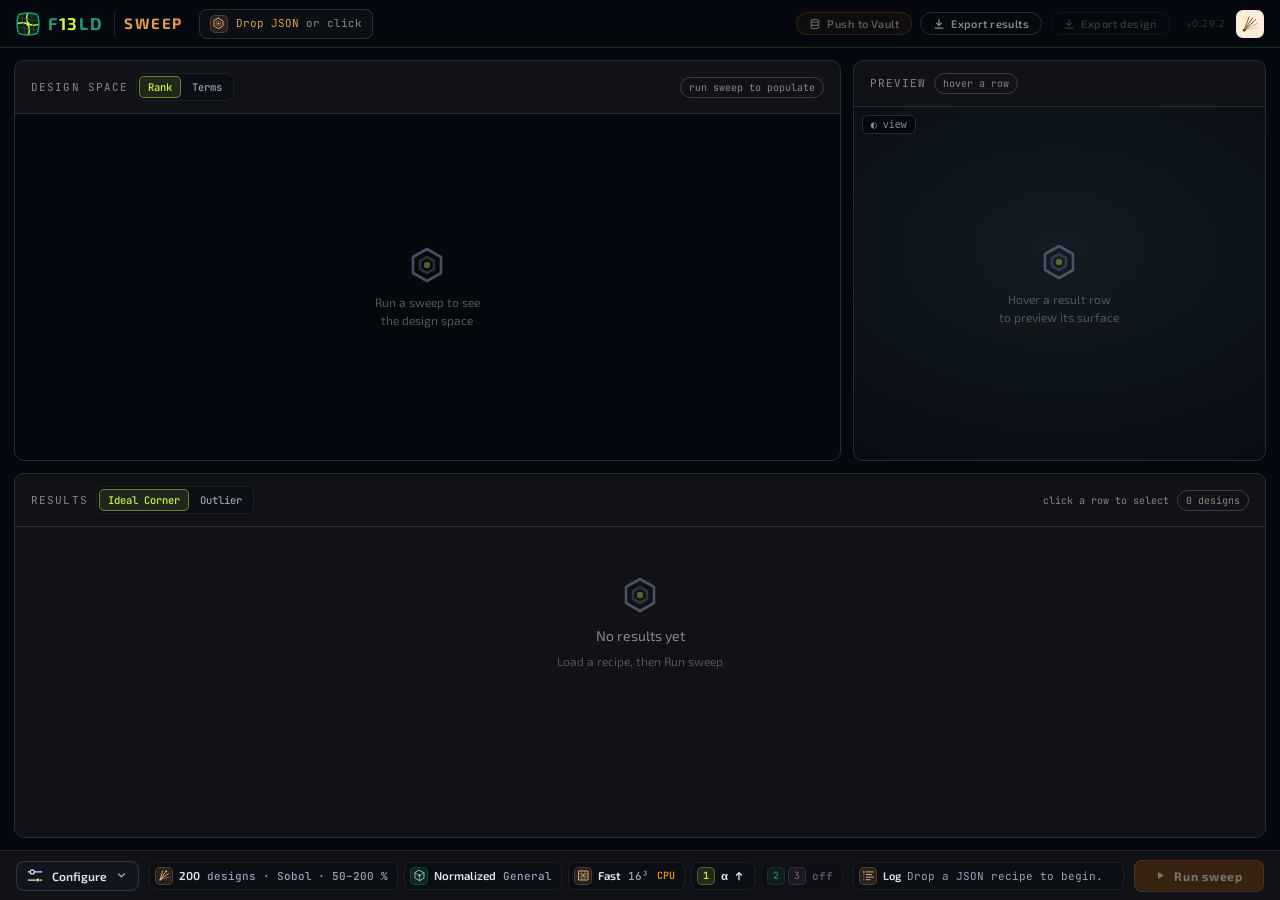
==== index.html @ 272e1990 "v0.29.2: Push to Vault A Push to Vault button beside Export results adds the whole run to F13LD.vaul" ====
<!DOCTYPE html>
<html lang="en">
<head>
<meta charset="UTF-8">
<meta name="viewport" content="width=device-width, initial-scale=1.0">
<title>F13LD.Sweep</title>
<link rel="stylesheet" href="sweep.css">
</head>
<body>

<div class="app">


  <!-- Topbar — F13LD brand-compliant header
       Pattern: master logo (links to f13ld.app) + wordmark · divider · tool name · | · version + tool icon
       Per F13LD Brand Guidelines v1.0 -->
  <header class="topbar">
    <div class="logo">
      <a class="fh-brand" href="https://f13ld.app" target="_blank">
        <!-- F13LD master mark — crossing-wave lattice, never recolored or rotated -->
        <svg width="24" height="24" viewBox="0 0 100 100" xmlns="http://www.w3.org/2000/svg" aria-label="F13LD">
          <defs><clipPath id="f13ldClip"><path d="M50,5 C91,5 95,9 95,50 C95,91 91,95 50,95 C9,95 5,91 5,50 C5,9 9,5 50,5Z"/></clipPath></defs>
          <path d="M50,5 C91,5 95,9 95,50 C95,91 91,95 50,95 C9,95 5,91 5,50 C5,9 9,5 50,5Z" fill="#111e13" stroke="#1D9E75" stroke-width="5"/>
          <g clip-path="url(#f13ldClip)" fill="none">
            <path d="M0,50 Q25,40 50,50 Q75,60 100,50" stroke="#c8f542" stroke-width="6"/>
            <path d="M50,0 Q40,25 50,50 Q60,75 50,100" stroke="#c8f542" stroke-width="6"/>
            <path d="M0,31 Q25,21 50,31 Q75,41 100,31" stroke="#2c4e30" stroke-width="3"/>
            <path d="M0,69 Q25,59 50,69 Q75,79 100,69" stroke="#2c4e30" stroke-width="3"/>
            <path d="M31,0 Q21,25 31,50 Q41,75 31,100" stroke="#2c4e30" stroke-width="3"/>
            <path d="M69,0 Q59,25 69,50 Q79,75 69,100" stroke="#2c4e30" stroke-width="3"/>
            <circle cx="50" cy="50" r="7" fill="#c8f542"/>
          </g>
          <path d="M50,5 C91,5 95,9 95,50 C95,91 91,95 50,95 C9,95 5,91 5,50 C5,9 9,5 50,5Z" fill="none" stroke="#1D9E75" stroke-width="5"/>
        </svg>
        <div class="fh-wm"><span style="color:#1D9E75">F</span><span style="color:#c8f542">1</span><span style="color:#c8f542">3</span><span style="color:#1D9E75">LD</span></div>
      </a>
      <div class="fh-div"></div>
      <div class="fh-tool">SWEEP</div>
    </div>
        <div class="recipe-card recipe-chip" id="recipeCard" title="Drop a recipe JSON here (or anywhere on the page), or click to choose a file">
      <input type="file" accept=".json" id="fileInput" style="position:absolute;inset:0;opacity:0;cursor:pointer;z-index:2">
      <div id="recipeEmpty" style="display:flex;flex-direction:column;align-items:center;justify-content:center;gap:4px;padding:8px 0">
        <span class="ico ico-sm" data-ico="cell"></span>
        <div style="font-family:var(--mono);font-size:11px;color:var(--muted);text-align:center">
          <span style="color:var(--accent)">Drop JSON</span> or click
        </div>
      </div>
      <div id="recipeLoaded" style="display:none;padding:7px 12px">
        <div style="display:flex;align-items:center;gap:8px;margin-bottom:2px">
          <span class="ico ico-sm" data-ico="cell"></span>
          <div id="fileName" style="font-family:var(--mono);font-size:11px;color:var(--accent);
            white-space:nowrap;overflow:hidden;text-overflow:ellipsis;flex:1">—</div>
          <div style="font-family:var(--mono);font-size:9px;color:var(--muted);
            border:1px solid var(--border2);border-radius:10px;padding:1px 6px;
            white-space:nowrap;flex-shrink:0;cursor:pointer;z-index:3;position:relative"
            onclick="document.getElementById('fileInput').click()">change</div>
        </div>
        <div id="fileMeta" style="font-family:var(--mono);font-size:10px;color:var(--muted);padding-left:20px">—</div>
      </div>
    </div>
    <div class="fh-actions">
      <button id="pushVaultBtn" class="pill-btn" onclick="pushResultsToVault()" disabled title="Add every design in this run to F13LD.vault" data-g="vault" data-label="Push to Vault"></button>
      <button id="validateBtn" class="pill-btn ghost" onclick="exportResults()" title="All designs, every metric (F13LD.ingest format)" data-g="down" data-label="Export results"></button>
      <button id="exportDesignBtn" class="pill-btn ghost" onclick="exportSelectedDesign()" disabled title="The selected design's recipe" data-g="down" data-label="Export design"></button>
    </div>
    <div class="fh-right">
      <span class="fh-ver">v0.29.2</span>
      <!-- Sweep tool icon — fan of lines emanating from a pivot, per brand guidelines -->
      <div class="fh-ico" title="F13LD.Sweep — parameter-space exploration">
        <svg width="18" height="18" viewBox="0 0 40 40" xmlns="http://www.w3.org/2000/svg">
          <line x1="7" y1="34" x2="18" y2="4"  stroke="#633806" stroke-width="1.8" stroke-linecap="round"/>
          <line x1="7" y1="34" x2="26" y2="6"  stroke="#633806" stroke-width="1.8" stroke-linecap="round"/>
          <line x1="7" y1="34" x2="33" y2="10" stroke="#633806" stroke-width="1.8" stroke-linecap="round"/>
          <line x1="7" y1="34" x2="37" y2="18" stroke="#633806" stroke-width="1.8" stroke-linecap="round" opacity=".5"/>
          <line x1="7" y1="34" x2="37" y2="28" stroke="#633806" stroke-width="1.8" stroke-linecap="round" opacity=".25"/>
          <circle cx="7" cy="34" r="3" fill="#633806"/>
        </svg>
      </div>
    </div>
  </header>

  <!-- v0.25.0 — layout A: design space (hero) + inspector over the full-width
       results table; every setting lives in the Configure drawer above the
       dock (as F13LD.lab). -->
  <main class="main">

    <section class="pnl p-plot">
      <div class="panel-header">
        <div class="panel-title">Design Space</div>
        <div class="mode-toggle-group" id="colorModeToggle">
          <button class="mode-toggle-btn active" onclick="setColorMode('rank',this)">Rank</button>
          <button class="mode-toggle-btn" onclick="setColorMode('terms',this)">Terms</button>
        </div>
        <div class="ph-spacer"></div>
        <div class="panel-badge" id="plotBadge">run sweep to populate</div>
      </div>
      <div class="preview-body plot-body">
        <canvas id="plotCanvas" style="width:100%;height:100%;display:block;opacity:1"></canvas>
        <div class="preview-empty" id="plotEmpty">
          <span class="empty-ico" data-ico="cell"></span>
          <div style="font-size:12px;color:var(--muted2);margin-top:8px">Run a sweep to see<br>the design space</div>
        </div>
        <div class="preview-info" id="plotInfo"></div>
      </div>
    </section>

    <section class="pnl p-insp">
      <div class="panel-header">
        <div class="panel-title" id="inspTitle">Preview</div>
        <div class="panel-badge" id="previewBadge">hover a row</div>
        <div class="ph-spacer"></div>
        <div class="insp-actions" id="inspActions"></div>
      </div>
      <div class="preview-body insp-body">
        <canvas id="previewCanvas"></canvas>
        <div class="preview-empty" id="previewEmpty">
          <span class="empty-ico" data-ico="cell"></span>
          <div style="font-size:12px;color:var(--muted2);margin-top:8px">Hover a result row<br>to preview its surface</div>
        </div>
        <div class="preview-info" id="previewInfo"></div>
      </div>
      <div class="insp-kv" id="inspKv"></div>
      <div class="insp-flag" id="inspFlag"></div>
    </section>

    <section class="pnl p-tbl results-panel">
      <div class="panel-header">
        <div class="panel-title">Results</div>
        <div class="mode-toggle-group">
          <button class="mode-toggle-btn active" id="rankIdealBtn" onclick="setRankMode('ideal',this)">Ideal Corner</button>
          <button class="mode-toggle-btn" onclick="setRankMode('outlier',this)">Outlier</button>
        </div>
        <div class="funnel" id="funnel"></div>
        <div class="ph-spacer"></div>
        <div class="ph-note" id="selectedLabel">click a row to select</div>
        <div class="panel-badge" id="resultsBadge">0 designs</div>
      </div>
      <div class="detail-panel" id="detailPanel" aria-live="polite"></div>
      <div class="table-wrap" id="tableWrap">
        <div class="empty-state">
          <span class="empty-ico" data-ico="cell"></span>
          <div class="empty-title">No results yet</div>
          <div class="empty-sub">Load a recipe, then Run sweep</div>
        </div>
      </div>
    </section>

  </main>

  <!-- Configure drawer (slides up over the panels; never resizes them).
       Settings shows every setting on one panel; its controls drive the
       legacy controls in #nativeCtl (hidden), which keep their ids and
       handlers — the sweep code reads those (24-drawer.js). -->
  <div class="cfg-drawer" id="cfgDrawer" role="region" aria-label="Sweep settings">
    <div class="dr-strip" id="drTabs" role="tablist">
      <button class="dr-tab on" type="button" role="tab" data-tab="set" onclick="dockTab('set')"><span class="ico ico-sm" data-ico="sliders"></span><span class="nm">Settings</span></button>
      <button class="dr-tab" type="button" role="tab" data-tab="log" onclick="dockTab('log')"><span class="ico ico-sm" data-ico="log"></span><span class="nm">Log</span><span class="mv" id="mvLog"></span></button>
      <button class="dr-tab" type="button" role="tab" data-tab="key" onclick="dockTab('key')"><span class="ico ico-sm" data-ico="key"></span><span class="nm">Metric key</span><span class="mv" id="mvKey"></span></button>
      <span class="dr-strip-note">Remembered in this browser · Esc closes</span>
      <button class="mini-btn dr-reset" id="drReset" type="button" onclick="swResetSettings()" title="Put every setting back to its default and forget the saved copy" data-g="reset" data-label="Reset to defaults"></button>
      <button class="dr-x" type="button" onclick="toggleDrawer(false)" title="Close (Esc)" aria-label="Close settings" data-g="x"></button>
    </div>
    <div class="dr-body">

      <div class="dr-pane on" data-pane="set" id="setPane">
        <div class="dr-cols">

          <section class="dr-col" data-col="sweep">
            <div class="dr-ph"><span class="ico ico-lg" data-ico="sweep"></span><div class="dr-pt-wrap"><div class="dr-pt">Sweep</div><div class="dr-ps">The recipe every design varies</div></div></div>
            <div class="dr-f">
              <label>Recipe</label>
              <div class="rc-row">
                <span class="ico ico-md" data-ico="cell"></span>
                <span class="rc-txt"><b id="drRecipeName">No recipe loaded</b><small id="drRecipeMeta">Drop a JSON anywhere on the page</small></span>
                <button class="mini-btn" type="button" onclick="document.getElementById('fileInput').click()" data-g="upload" data-label="Load"></button>
              </div>
            </div>
            <div class="dr-f">
              <label for="pxN">Designs</label>
              <div class="f-row">
                <div class="seg" data-seg="n"><button type="button" data-v="50">50</button><button type="button" data-v="100">100</button><button type="button" data-v="200">200</button><button type="button" data-v="500">500</button><button type="button" data-v="1000">1000</button></div>
                <input class="num" id="pxN" data-px="n" type="number" min="10" max="1000" step="10" aria-label="Number of designs">
              </div>
              <div class="hint">Valid designs kept; draws that fail the gates are redrawn.</div>
            </div>
            <div class="dr-f">
              <label>Sampling</label>
              <div class="seg" data-seg="samp"><button type="button" data-v="sobol">Sobol</button><button type="button" data-v="uniform">Random</button></div>
              <div class="hint" id="hSamp"></div>
            </div>
            <div class="dr-f">
              <label>Variation</label>
              <div class="seg" data-seg="vary"><button type="button" data-v="neighbourhood">Neighbourhood</button><button type="button" data-v="explore">Explore</button></div>
              <div class="hint" id="hVary"></div>
            </div>
            <div class="dr-f">
              <label for="pxSpread">Spread</label>
              <div class="f-row">
                <div class="seg" data-seg="spread"><button type="button" data-v="10">10 %</button><button type="button" data-v="25">25 %</button><button type="button" data-v="50">50 %</button></div>
                <span class="num-u"><input class="num" id="pxSpread" data-px="spread" type="number" min="1" max="90" step="1" aria-label="Spread, percent either side of the recipe"><i>%</i></span>
              </div>
              <div class="hint">How far each setting moves either side of the recipe's value.</div>
            </div>
            <div class="dr-f" id="fDens">
              <div class="lbl-row"><label for="pxVfLo">Density</label>
                <div class="seg" data-seg="dens" title="Auto follows the recipe's density ± spread; Set keeps the window you type"><button type="button" data-v="auto">Auto</button><button type="button" data-v="set">Set</button></div></div>
              <div class="f-row dens-row">
                <span class="num-u"><input class="num" id="pxVfLo" autocomplete="off" data-px="vflo" type="number" min="0.5" max="95" step="0.5" aria-label="Density minimum, percent solid"><i>%</i></span>
                <span class="dens-to">to</span>
                <span class="num-u"><input class="num" id="pxVfHi" autocomplete="off" data-px="vfhi" type="number" min="0.5" max="95" step="0.5" aria-label="Density maximum, percent solid"><i>%</i></span>
              </div>
              <div class="hint" id="hDens"></div>
            </div>
          </section>

          <section class="dr-col" data-col="scale">
            <div class="dr-ph"><span class="ico ico-lg" data-ico="scale"></span><div class="dr-pt-wrap"><div class="dr-pt">Cell scale</div><div class="dr-ps">% of the recipe's cell · min to max</div></div>
              <button class="chip" type="button" id="pxLink" onclick="pxToggleLink()" title="One range for X, Y and Z, or a range per axis"></button></div>
            <div class="dr-f" id="fScale">
              <div class="sc-rows" id="pxScale"></div>
              <div class="sc-vz" id="scVz"><svg class="sc-viz" id="scViz" width="96" height="64" viewBox="0 0 96 64" aria-hidden="true"></svg><div class="sc-vz-txt" id="scVizTxt"></div></div>
              <div class="hint" id="hScale"></div>
            </div>
          </section>

          <section class="dr-col" data-col="mat">
            <div class="dr-ph"><span class="ico ico-lg mdl" data-ico="material"></span><div class="dr-pt-wrap"><div class="dr-pt">Material</div><div class="dr-ps">The domain sets materials, columns and ranks</div></div></div>
            <div class="dr-f">
              <div class="pair">
                <div class="dr-f"><label>Domain</label><div class="dd" id="domainDd"></div></div>
                <div class="dr-f" id="fMat"><label>Base material</label><div class="dd dd-r" id="materialDd"></div></div>
              </div>
              <div class="hint" id="hMat"></div>
            </div>
            <div class="dr-f">
              <div class="pair">
                <div class="dr-f" id="fSigma"><label for="pxSigma">Ref. stress</label><span class="num-u"><input class="num" id="pxSigma" data-px="sigma" type="number" min="0.01" max="10000" step="0.5"><i>MPa</i></span></div>
                <div class="dr-f"><label for="pxCell">Cell size</label><span class="num-u"><input class="num" id="pxCell" data-px="cell" type="number" min="0.1" max="100" step="0.1"><i>mm</i></span></div>
              </div>
              <div class="hint" id="hRef"></div>
            </div>
          </section>

          <section class="dr-col" data-col="solver">
            <div class="dr-ph"><span class="ico ico-lg" data-ico="solver"></span><div class="dr-pt-wrap"><div class="dr-pt">Solver</div><div class="dr-ps">How each design is solved</div></div></div>
            <div class="dr-f">
              <label>In use</label>
              <div class="st-box" id="pxSolver"><span class="st-dot"></span><span class="st-txt">Checking for a GPU…</span></div>
              <div class="hint" id="hSolver"></div>
            </div>
            <div class="dr-f">
              <label>Precision</label>
              <div class="seg" data-seg="prec"><button type="button" data-v="fast">Fast</button><button type="button" data-v="rigorous">Rigorous</button></div>
              <div class="hint" id="hPrec"></div>
            </div>
            <div class="dr-f">
              <label>Grid</label>
              <div class="seg" data-seg="grid"><button type="button" data-v="16">16³</button><button type="button" data-v="32">32³</button><button type="button" data-v="64">64³</button></div>
              <div class="hint" id="hGrid"></div>
            </div>
          </section>

          <section class="dr-col" data-col="ranks">
            <div class="dr-ph"><span class="ico ico-lg" data-ico="ranks"></span><div class="dr-pt-wrap"><div class="dr-pt" id="rkTitle">Ranks</div><div class="dr-ps" id="rkSub">Sort, then keep the top share</div></div></div>
            <div class="rk-head" id="rkHead"><span></span><label>Metric</label><label>Direction</label><label>Keep top</label><span></span></div>
            <div class="rk-rows">
              <div class="rk-row"><span class="rk-n r1">1</span><div class="dd dd-r" id="rk1Dd"></div>
                <div class="seg" data-seg="dir1"><button type="button" data-v="max" data-g="up" data-label="max" title="Higher is better"></button><button type="button" data-v="min" data-g="dn" data-label="min" title="Lower is better"></button></div>
                <span class="rk-sorts">sorts all</span><button class="rk-clear" type="button" data-rank="1" data-g="x" title="Turn rank 1 off" aria-label="Turn rank 1 off"></button></div>
              <div class="rk-row"><span class="rk-n r2">2</span><div class="dd dd-r" id="rk2Dd"></div>
                <div class="seg" data-seg="dir2"><button type="button" data-v="max" data-g="up" data-label="max" title="Higher is better"></button><button type="button" data-v="min" data-g="dn" data-label="min" title="Lower is better"></button></div>
                <span class="num-u"><i class="pre">top</i><input class="num" id="pxKeep2" data-px="keep2" type="number" min="1" max="100" step="1" placeholder="100" aria-label="Rank 2: keep top percent"><i>%</i></span><button class="rk-clear" type="button" data-rank="2" data-g="x" title="Turn rank 2 off" aria-label="Turn rank 2 off"></button></div>
              <div class="rk-row"><span class="rk-n r3">3</span><div class="dd dd-r" id="rk3Dd"></div>
                <div class="seg" data-seg="dir3"><button type="button" data-v="max" data-g="up" data-label="max" title="Higher is better"></button><button type="button" data-v="min" data-g="dn" data-label="min" title="Lower is better"></button></div>
                <span class="num-u"><i class="pre">top</i><input class="num" id="pxKeep3" data-px="keep3" type="number" min="1" max="100" step="1" placeholder="100" aria-label="Rank 3: keep top percent"><i>%</i></span><button class="rk-clear" type="button" data-rank="3" data-g="x" title="Turn rank 3 off" aria-label="Turn rank 3 off"></button></div>
            </div>
            <div class="hint" id="hRanks">Rank 1 sorts every valid design; ranks 2 and 3 each keep the top share of what is left. The table still sorts by any column; a new domain resets the ranks.</div>
            <div class="tg-wrap" id="tgWrap">
              <div class="tg-head"><span class="ico ico-md" data-ico="target"></span><div class="tg-ht"><b id="tgHead">Aim at values</b><small id="tgSrc">Aim at values instead of a corner</small></div>
                <button class="mini-btn" id="tgSet" type="button" onclick="tgtStartManual()" data-g="target" data-label="Aim at values"></button>
                <button class="mini-btn ghost" id="tgClear" type="button" onclick="tgtClear()" data-g="x" data-label="Clear"></button></div>
              <div class="tg-body" id="tgBody">
                <div class="tg-row" data-i="0"><div class="dd dd-r" id="tg0Dd"></div><span class="num-u"><input class="num" id="pxTg0" data-px="tg0" type="number" step="any" aria-label="Target value 1"><i id="tgU0"></i></span><button class="rk-clear" type="button" data-tgrm="0" data-g="x" title="Remove this metric from the target" aria-label="Remove target metric 1"></button></div>
                <div class="tg-row" data-i="1"><div class="dd dd-r" id="tg1Dd"></div><span class="num-u"><input class="num" id="pxTg1" data-px="tg1" type="number" step="any" aria-label="Target value 2"><i id="tgU1"></i></span><button class="rk-clear" type="button" data-tgrm="1" data-g="x" title="Remove this metric from the target" aria-label="Remove target metric 2"></button></div>
                <div class="tg-row" data-i="2"><div class="dd dd-r" id="tg2Dd"></div><span class="num-u"><input class="num" id="pxTg2" data-px="tg2" type="number" step="any" aria-label="Target value 3"><i id="tgU2"></i></span><button class="rk-clear" type="button" data-tgrm="2" data-g="x" title="Remove this metric from the target" aria-label="Remove target metric 3"></button></div>
                <button class="mini-btn ghost tg-add" id="tgAdd" type="button" onclick="tgtAddMetric()" data-g="plus" data-label="Add a metric"></button>
                <div class="tg-opts">
                  <div class="dr-f"><label>Run</label><div class="seg" data-seg="tgauto"><button type="button" data-v="on" title="Rounds of Fast designs walk toward the target, then a final run at your settings">Auto rounds</button><button type="button" data-v="off" title="One sweep at your settings, ranked by distance to the target">One sweep</button></div></div>
                  <div class="pair">
                    <div class="dr-f"><label for="pxTgTol">On target within</label><span class="num-u"><input class="num" id="pxTgTol" data-px="tgtol" type="number" min="1" max="50" step="1" aria-label="On target within, percent"><i>%</i></span></div>
                    <div class="dr-f" id="fTgCap"><label for="pxTgCap">Rounds, at most</label><span class="num-u"><input class="num" id="pxTgCap" data-px="tgcap" type="number" min="1" max="12" step="1" aria-label="Most rounds"><i>× 25</i></span></div>
                  </div>
                </div>
                <div class="hint" id="hTg"></div>
              </div>
            </div>
          </section>

        </div>
      </div>

      <div class="dr-pane" data-pane="log">
        <div class="dr-loghead"><span class="panel-badge" id="logBadge">idle</span><span class="hint">Every step of the last run, newest at the bottom.</span></div>
        <div class="log-body" id="logBody">
          <div class="log-line">
            <span class="log-time">—</span>
            <span class="log-msg">Drop a JSON recipe to begin.</span>
          </div>
        </div>
      </div>

      <div class="dr-pane" data-pane="key">
        <div id="metricKeyBody" class="metric-key"></div>
      </div>

    </div>
  </div>

  <!-- Legacy controls — hidden. The sweep code, the export and the test
       harness read these ids; the Settings panel above drives them. -->
  <div id="nativeCtl" hidden>
    <!-- v0.26.0 — variation and density window (24-drawer.js drives these) -->
    <!-- autocomplete off: the browser must not restore these on a reload -->
    <select id="variationMode" autocomplete="off"><option value="neighbourhood">Neighbourhood</option><option value="explore">Explore</option></select>
    <input type="number" id="spreadPct" value="25" min="1" max="90" autocomplete="off">
    <input type="number" id="vfLo" value="" step="0.5" autocomplete="off">
    <input type="number" id="vfHi" value="" step="0.5" autocomplete="off">
    <input type="hidden" id="vfAuto" value="1" autocomplete="off">
    <div class="control-group">
      <div class="control-label">
        Periodicity variation
        <span style="font-family:var(--mono);font-size:10px;color:var(--muted)" id="nominalLabel">nominal: —</span>
      </div>
      <div style="font-family:var(--mono);font-size:10px;color:var(--muted);margin-bottom:6px">% of nominal &nbsp;·&nbsp; <span style="color:var(--muted2)">min → max</span></div>
      <div style="display:grid;grid-template-columns:repeat(3,1fr);gap:4px">
        <div style="display:flex;flex-direction:column;gap:3px;align-items:center">
          <span style="font-size:10px;color:#5fb5b5;font-family:var(--mono)">X</span>
          <input type="number" id="scaleXlo" value="50"  step="5" min="1" max="500" style="padding:3px 4px;font-size:10px;text-align:center;width:100%">
          <input type="number" id="scaleXhi" value="200" step="5" min="1" max="500" style="padding:3px 4px;font-size:10px;text-align:center;width:100%">
        </div>
        <div style="display:flex;flex-direction:column;gap:3px;align-items:center">
          <span style="font-size:10px;color:#c794d4;font-family:var(--mono)">Y</span>
          <input type="number" id="scaleYlo" value="50"  step="5" min="1" max="500" style="padding:3px 4px;font-size:10px;text-align:center;width:100%">
          <input type="number" id="scaleYhi" value="200" step="5" min="1" max="500" style="padding:3px 4px;font-size:10px;text-align:center;width:100%">
        </div>
        <div style="display:flex;flex-direction:column;gap:3px;align-items:center">
          <span style="font-size:10px;color:#d4b04a;font-family:var(--mono)">Z</span>
          <input type="number" id="scaleZlo" value="50"  step="5" min="1" max="500" style="padding:3px 4px;font-size:10px;text-align:center;width:100%">
          <input type="number" id="scaleZhi" value="200" step="5" min="1" max="500" style="padding:3px 4px;font-size:10px;text-align:center;width:100%">
        </div>
      </div>
      <div style="font-family:var(--mono);font-size:10px;color:var(--muted2);line-height:1.6" id="scaleRangePreview">—</div>
    </div>

    <div class="control-group" style="margin-bottom:10px">
      <div style="display:flex;align-items:center;gap:8px">
        <span style="font-size:11px;color:var(--muted);white-space:nowrap">Samples</span>
        <input type="range" id="samplesSlider" min="10" max="1000" value="200" step="10" style="flex:1">
        <span id="samplesVal" style="font-family:var(--mono);font-size:11px;color:var(--accent);min-width:28px;text-align:right">200</span>
      </div>
      <div style="display:flex;align-items:center;gap:8px;margin-top:6px">
        <span style="font-size:11px;color:var(--muted);white-space:nowrap">Sampling</span>
        <select id="samplingMethod" style="flex:1;padding:3px 6px;font-size:11px" title="Sobol gives more uniform coverage of parameter space at small N. Uniform random is fully stochastic.">
          <option value="sobol">Sobol (low-discrepancy)</option>
          <option value="uniform">Uniform random</option>
        </select>
      </div>
    </div>

    <div class="control-group" style="margin-bottom:8px">
      <div class="control-label">Application domain</div>
      <select id="domainSel" onchange="onDomainChange()">
        <option value="general">General / Agnostic</option>
        <option value="biomedical">Biomedical</option>
        <option value="aerospace">Aerospace</option>
        <option value="oilgas">Oil &amp; Gas</option>
        <option value="automotive">Automotive</option>
        <option value="thermal">Thermal / Heat Transfer</option>
      </select>
    </div>

    <div class="control-group" id="materialGroup" style="display:none;margin-bottom:8px">
      <div class="control-label">Base material <span id="materialProps" style="font-family:var(--mono);font-size:9px;color:var(--muted)"></span></div>
      <select id="materialSel" onchange="onMaterialChange()"></select>
    </div>

    <div class="control-group" id="sigmaRefGroup" style="display:none;margin-bottom:8px">
      <div class="control-label" style="margin-bottom:5px">Reference values <span style="font-family:var(--mono);font-size:9px;color:var(--muted)">for strain / pore metrics</span></div>
      <div style="display:grid;grid-template-columns:1fr 1fr;gap:6px">
        <div style="display:flex;flex-direction:column;gap:3px">
          <span style="font-family:var(--mono);font-size:9px;color:var(--muted)">Stress (MPa)</span>
          <input type="number" id="sigmaRef" value="2" min="0.01" max="10000" step="0.5" style="padding:3px 5px;font-size:11px;text-align:center">
        </div>
        <div style="display:flex;flex-direction:column;gap:3px">
          <span style="font-family:var(--mono);font-size:9px;color:var(--muted)">Cell size (mm)</span>
          <input type="number" id="cellSize" value="2.0" min="0.1" max="100" step="0.1" style="padding:3px 5px;font-size:11px;text-align:center">
        </div>
      </div>
    </div>

    <div class="dr-f solver-line"><div class="section-label">Solver in use</div><div id="solverStatus" class="solver-status">Solver: checking for a GPU…</div></div>

    <!-- v0.16.0: Precision mode toggle. Fast (1e-3 contrast) is the default
         for sweep workloads where relative rankings are what matter — ~5%
         systematic accuracy cost, ~3× wall-time savings vs Rigorous. Rigorous
         (1e-4 contrast) is opt-in for publication-grade absolute stiffness
         values or literature comparison runs. See PRECISION_MODE_TOGGLE.md. -->
    <div class="control-group" style="margin-bottom:8px">
      <div class="control-label">
        Precision
      </div>
      <div class="direction-toggle" id="precisionToggle" style="width:100%">
        <button class="active" data-mode="fast" onclick="setPrecisionUI('fast')" style="flex:1">FAST</button>
        <button data-mode="rigorous" onclick="setPrecisionUI('rigorous')" style="flex:1">RIGOROUS</button>
      </div>
      <div id="precisionHint" style="font-family:var(--mono);font-size:9px;color:var(--muted);margin-top:4px;text-align:center">
        Cv/Cs = 1e-3 · ~3× faster
      </div>
    </div>

    <!-- v0.16.0: Resolution toggle. N=16 is the sweep default; the picker
         upgrades to N=32 for thin-wall TPMS (shell mode), noise-sheet, and
         grain-sheet recipes where N=16 undersamples the thin features.
         PI-TPMS and beam ALWAYS run at ≥N=32 regardless of picker (their
         pipes / struts can be sub-voxel at N=16, breaking connectivity). -->
    <div class="control-group" style="margin-bottom:8px">
      <div class="control-label">
        Resolution
      </div>
      <div class="direction-toggle" id="resolutionToggle" style="width:100%">
        <button class="active" data-n="16" onclick="setResolutionUI(16)" style="flex:1">N=16</button>
        <button data-n="32" onclick="setResolutionUI(32)" style="flex:1">N=32</button>
        <button data-n="64" onclick="setResolutionUI(64)" style="flex:1" disabled title="N = 64 needs the GPU solver">N=64</button>
      </div>
      <div id="resolutionHint" style="font-family:var(--mono);font-size:9px;color:var(--muted);margin-top:4px;text-align:center">
        Sweep default · fast
      </div>
    </div>

    <!-- Rank 1 -->
    <div class="rank-block">
      <div class="rank-header">
        <div class="rank-pip" style="background:var(--rank1);box-shadow:0 0 6px var(--rank1)"></div>
        <span style="color:var(--rank1)">Rank 1</span>
        <span style="color:var(--muted);font-size:11px;margin-left:auto">primary filter</span>
      </div>
      <div class="rank-body">
        <div class="rank-row">
          <select id="r1metric">
            <option value="none">— disabled —</option>
            <option value="anisotropy" selected>Anisotropy ratio</option>
            <option value="Ex_GPa">Stiffness — Ex</option>
            <option value="Ey_GPa">Stiffness — Ey</option>
            <option value="Ez_GPa">Stiffness — Ez</option>
            <option value="Gyz_GPa">Shear modulus — Gyz (GPU)</option>
            <option value="Gxz_GPa">Shear modulus — Gxz (GPU)</option>
            <option value="Gxy_GPa">Shear modulus — Gxy (GPU)</option>
            <option value="stiffness_density">Stiffness / Density</option>
            <option value="aniso_efficiency">Anisotropy efficiency</option>
            <option value="directionality">Directionality (Ψ)</option>
            <option value="ortho_contrast">Orthotropic contrast</option>
            
            <option value="connect_idx">Connectivity index (κ)</option>
            <option value="keff_x">Thermal cond. — kx</option>
            <option value="keff_y">Thermal cond. — ky</option>
            <option value="keff_z">Thermal cond. — kz</option>
            <option value="thermal_anisotropy">Thermal anisotropy (kα)</option>
            <option value="k_density">Thermal / Density (k/ρ)</option>
            <option value="U_strain">Strain energy density (U)</option>
            <option value="microstrain_x">Microstrain X (με)</option>
            <option value="microstrain_y">Microstrain Y (με)</option>
            <option value="microstrain_z">Microstrain Z (με)</option>
            <option value="microstrain_avg">Avg microstrain (με̄)</option>
            <option value="pore_size">Mean pore size (φ)</option>
            <option value="throat_size">Min throat diameter (φt)</option>
            <option value="throat_ratio">Throat ratio</option>
            <option value="perc_idx">Void percolation (perc)</option>
            <option value="volume_fraction">Volume fraction</option>
          </select>
          <div class="direction-toggle">
            <button class="active" data-rank="1" data-dir="max" onclick="setDir(1,'max',this)">MAX</button>
            <button data-rank="1" data-dir="min" onclick="setDir(1,'min',this)">MIN</button>
          </div>
        </div>
      </div>
    </div>

    <!-- Rank 2 -->
    <div class="rank-block">
      <div class="rank-header">
        <div class="rank-pip" style="background:var(--rank2);box-shadow:0 0 6px var(--rank2)"></div>
        <span style="color:var(--rank2)">Rank 2</span>
        <span style="color:var(--muted);font-size:11px;margin-left:auto">secondary filter</span>
      </div>
      <div class="rank-body">
        <div class="rank-row">
          <select id="r2metric" onchange="updateRankActiveState()">
            <option value="none">— disabled —</option>
            <option value="anisotropy">Anisotropy ratio</option>
            <option value="Ex_GPa">Stiffness — Ex</option>
            <option value="Ey_GPa">Stiffness — Ey</option>
            <option value="Ez_GPa">Stiffness — Ez</option>
            <option value="Gyz_GPa">Shear modulus — Gyz (GPU)</option>
            <option value="Gxz_GPa">Shear modulus — Gxz (GPU)</option>
            <option value="Gxy_GPa">Shear modulus — Gxy (GPU)</option>
            <option value="stiffness_density">Stiffness / Density</option>
            <option value="aniso_efficiency">Anisotropy efficiency</option>
            <option value="directionality">Directionality (Ψ)</option>
            <option value="ortho_contrast">Orthotropic contrast</option>
            
            <option value="connect_idx">Connectivity index (κ)</option>
            <option value="keff_x">Thermal cond. — kx</option>
            <option value="keff_y">Thermal cond. — ky</option>
            <option value="keff_z">Thermal cond. — kz</option>
            <option value="thermal_anisotropy">Thermal anisotropy (kα)</option>
            <option value="k_density">Thermal / Density (k/ρ)</option>
            <option value="U_strain">Strain energy density (U)</option>
            <option value="microstrain_x">Microstrain X (με)</option>
            <option value="microstrain_y">Microstrain Y (με)</option>
            <option value="microstrain_z">Microstrain Z (με)</option>
            <option value="microstrain_avg">Avg microstrain (με̄)</option>
            <option value="pore_size">Mean pore size (φ)</option>
            <option value="throat_size">Min throat diameter (φt)</option>
            <option value="throat_ratio">Throat ratio</option>
            <option value="perc_idx">Void percolation (perc)</option>
            <option value="volume_fraction">Volume fraction</option>
          </select>
          <div class="direction-toggle">
            <button class="active" data-rank="2" data-dir="max" onclick="setDir(2,'max',this)">MAX</button>
            <button data-rank="2" data-dir="min" onclick="setDir(2,'min',this)">MIN</button>
          </div>
        </div>
        <div class="threshold-row" id="r2thresholdRow">
          <span>Keep top %</span>
          <input type="number" id="r2keep" placeholder="default 100%" step="1" min="1" max="100">
        </div>
      </div>
    </div>

    <!-- Rank 3 -->
    <div class="rank-block">
      <div class="rank-header">
        <div class="rank-pip" style="background:var(--rank3);box-shadow:0 0 6px var(--rank3)"></div>
        <span style="color:var(--rank3)">Rank 3</span>
        <span style="color:var(--muted);font-size:11px;margin-left:auto">final refinement</span>
      </div>
      <div class="rank-body">
        <div class="rank-row">
          <select id="r3metric" onchange="updateRankActiveState()">
            <option value="none">— disabled —</option>
            <option value="anisotropy">Anisotropy ratio</option>
            <option value="Ex_GPa">Stiffness — Ex</option>
            <option value="Ey_GPa">Stiffness — Ey</option>
            <option value="Ez_GPa">Stiffness — Ez</option>
            <option value="Gyz_GPa">Shear modulus — Gyz (GPU)</option>
            <option value="Gxz_GPa">Shear modulus — Gxz (GPU)</option>
            <option value="Gxy_GPa">Shear modulus — Gxy (GPU)</option>
            <option value="stiffness_density">Stiffness / Density</option>
            <option value="aniso_efficiency">Anisotropy efficiency</option>
            <option value="directionality">Directionality (Ψ)</option>
            <option value="ortho_contrast">Orthotropic contrast</option>
            
            <option value="connect_idx">Connectivity index (κ)</option>
            <option value="keff_x">Thermal cond. — kx</option>
            <option value="keff_y">Thermal cond. — ky</option>
            <option value="keff_z">Thermal cond. — kz</option>
            <option value="thermal_anisotropy">Thermal anisotropy (kα)</option>
            <option value="k_density">Thermal / Density (k/ρ)</option>
            <option value="U_strain">Strain energy density (U)</option>
            <option value="microstrain_x">Microstrain X (με)</option>
            <option value="microstrain_y">Microstrain Y (με)</option>
            <option value="microstrain_z">Microstrain Z (με)</option>
            <option value="microstrain_avg">Avg microstrain (με̄)</option>
            <option value="pore_size">Mean pore size (φ)</option>
            <option value="throat_size">Min throat diameter (φt)</option>
            <option value="throat_ratio">Throat ratio</option>
            <option value="perc_idx">Void percolation (perc)</option>
            <option value="volume_fraction">Volume fraction</option>
          </select>
          <div class="direction-toggle">
            <button class="active" data-rank="3" data-dir="max" onclick="setDir(3,'max',this)">MAX</button>
            <button data-rank="3" data-dir="min" onclick="setDir(3,'min',this)">MIN</button>
          </div>
        </div>
        <div class="threshold-row" id="r3thresholdRow">
          <span>Keep top %</span>
          <input type="number" id="r3keep" placeholder="default 100%" step="1" min="1" max="100">
        </div>
      </div>
    </div>

  </div>

  <!-- Dock — one row: Configure · a tag per setting · log · solver · Run -->
  <footer class="dock">
    <button class="cfg-btn" id="cfgBtn" type="button" onclick="toggleDrawer()" aria-expanded="false" aria-controls="cfgDrawer" title="Recipe, sweep ranges, material, solver and ranks">
      <span class="ico ico-md" data-ico="sliders"></span><span>Configure</span><span class="chev" data-g="chev"></span>
    </button>
    <div class="dock-tags" id="dockTags"></div>
    <div class="progress-wrap" id="progressWrap">
      <div class="progress-label"><span id="progressLabel">Sampling...</span><span id="progressPct">0%</span></div>
      <div class="progress-track"><div class="progress-fill" id="progressFill"></div></div>
    </div>
    <button class="log-chip" id="logChip" type="button" onclick="dockTab('log', true)" title="Open the log"><span class="ico ico-sm" data-ico="log"></span><b>Log</b> <span id="logChipMsg">Drop a JSON recipe to begin.</span> <span class="w" id="logChipWarn"></span></button>
    <span class="dock-hw" id="dockHw"></span>
    <button id="cancelBtn" class="cancel-btn" onclick="cancelSweep()" style="display:none" data-g="x" data-label="Cancel"></button>
    <button class="run" id="runBtn" onclick="runClick()" disabled></button>
  </footer>

  <div class="col-tip" id="colTip" role="tooltip"></div>
</div>

<script src="00-config.js"></script>
<script src="01-f13-shade.js"></script>
<script src="05-log.js"></script>
<script src="10-state.js"></script>
<script src="11-rank.js"></script>
<script src="12-target-profile.js"></script>
<script src="13-target.js"></script>
<script src="20-recipe-load.js"></script>
<script src="21-materials-domain.js"></script>
<script src="22-controls.js"></script>
<script src="23-dock.js"></script>
<script src="24-drawer.js"></script>
<script src="geom/tpms.js"></script>
<script src="geom/noise.js"></script>
<script src="geom/grain.js"></script>
<script src="geom/beam.js"></script>
<script src="geom/foam.js"></script>
<script src="geom/wave.js"></script>
<script src="geom/voxels.js"></script>
<script src="geom/recipe.js"></script>
<script src="families/fam-index.js"></script>
<script src="families/fam-tpms.js"></script>
<script src="families/fam-noise.js"></script>
<script src="families/fam-grain.js"></script>
<script src="families/fam-beam.js"></script>
<script src="families/fam-foam.js"></script>
<script src="families/fam-wave.js"></script>
<script src="40-design.js"></script>
<script src="41-density.js"></script>
<script src="42-fft.js"></script>
<script src="43-elastic-solver.js"></script>
<script src="44-solver-config.js"></script>
<script src="45-homogenize.js"></script>
<script src="50-hires-field.js"></script>
<script src="51-transport.js"></script>
<script src="52-geometry-metrics.js"></script>
<script src="53-pores.js"></script>
<script src="54-estimate.js"></script>
<script src="solver/lab/14a-connectivity.js"></script>
<script src="55-estimate-gpu.js"></script>
<script src="60-solver-pool.js"></script>
<script src="61-sobol.js"></script>
<script src="62-run-sweep.js"></script>
<script src="63-auto-target.js"></script>
<script src="70-export.js"></script>
<script src="71-results-table.js"></script>
<script src="72-mesh-handoff.js"></script>
<script src="80-preview-glsl.js"></script>
<script src="81-preview-gl.js"></script>
<script src="82-design-select.js"></script>
<script src="85-scatter-plot.js"></script>
<script src="99-init.js"></script>
</body>
</html>
---- sweep.css ----
@import url('https://fonts.googleapis.com/css2?family=Exo+2:wght@400;500;600;700&family=JetBrains+Mono:wght@400;500;600&display=swap');

*, *::before, *::after { box-sizing: border-box; margin: 0; padding: 0; }

:root {
  /* v0.23.0 — tokens follow F13LD.lab (suite UI); --sweep is the tool accent.
     Old names kept as aliases so existing markup follows the new palette. */
  --bg:#06080f; --panel-1:#111118; --panel-2:#0e0e1a; --panel-3:#0a0c14;
  --line:#2a2a3a; --line-2:#3a3a5a; --line-green:#1a2a1a;
  --ink:#e0e0ff; --ink-2:#b8b8d0; --ink-mute:#888; --ink-dim:#555;
  --green:#1D9E75; --neon:#c8f542;
  --sweep:#E39B4A;        /* on-dark accent: tool name, values, active marks */
  --sweep-deep:#633806;   /* brand stroke: Run, selected fills */
  --sweep-tile:#FAEEDA;   /* brand tile: text on --sweep-deep, header icon tile */
  --sweep-soft:rgba(99,56,6,0.30);
  --sweep-ring:rgba(227,155,74,0.45);
  --sweep-tint:rgba(227,155,74,0.06);

  --surface:var(--panel-1); --panel:var(--panel-2);
  --border:var(--line); --border2:var(--line-2);
  --text:var(--ink-2); --muted:var(--ink-mute); --muted2:var(--ink-dim);
  --accent:var(--sweep); --accent2:var(--green); --accent3:#a86c30;
  --warn:#f59e0b; --success:#34d399; --bad:#fb7185;
  --mono:'JetBrains Mono', ui-monospace, monospace;

  /* Rank colors — three distinguishable hues for filter ranks */
  --rank1:#c8f542; --rank2:#1D9E75; --rank3:#b598d4;
}

html, body {
  height: 100%;
  background: var(--bg);
  color: var(--text);
  font-family: 'Exo 2', system-ui, sans-serif;
  font-size: 14px;
  line-height: 1.5;
  -webkit-font-smoothing: antialiased;
}

/* Brand-compliant clean dark surface — no decorative grid or noise overlays.
   Per F13LD Brand Guidelines: background #06080c (or #06080f), tool panels #111118.
   Decorative texture overlays were removed in v0.2 — they conflicted with the
   sidebar surface and clashed with the F13LD palette. */

/* Layout */
.app {
  display: flex;
  flex-direction: column;
  height: 100vh;
  overflow: hidden;
  position: relative;
}

/* Topbar */
.topbar {
  display: flex;
  align-items: center;
  gap: 16px;
  height: 48px;
  flex-shrink: 0;
  padding: 0 16px;
  border-bottom: 0.5px solid var(--line-green);
  background: var(--bg);
  position: relative;
  z-index: 10;
}

.logo {
  display: flex;
  align-items: center;
  gap: 10px;
}

.fh-brand {
  display: flex;
  align-items: center;
  gap: 8px;
  text-decoration: none;
}

.fh-wm {
  font-family: 'Exo 2', system-ui, sans-serif;
  font-size: 17px;
  font-weight: 700;
  letter-spacing: 0.1em;
}

.fh-div {
  width: 0.5px;
  height: 24px;
  background: #1a2a1a;
}

.fh-tool {
  font-family: 'Exo 2', system-ui, sans-serif;
  font-size: 15px;
  font-weight: 700;
  letter-spacing: 0.1em;
  text-transform: uppercase;
  color: var(--sweep);
}

.fh-right {
  margin-left: auto;
  display: flex;
  align-items: center;
  gap: 10px;
}

.fh-ver {
  font-family: 'Exo 2', system-ui, sans-serif;
  font-size: 10px;
  color: #2a3a2a;
  letter-spacing: 0.1em;
}

.fh-ico {
  width: 28px;
  height: 28px;
  border-radius: 7px;
  display: flex;
  align-items: center;
  justify-content: center;
  background: #FAEEDA;  /* Sweep tile color */
}

@keyframes spin { to { transform: rotate(360deg); } }

/* Sidebar */
.section-label {
  font-family: var(--mono);
  font-size: 9.5px;
  letter-spacing: 0.18em;
  text-transform: uppercase;
  color: #5f9470;
  padding: 0 0 6px;
}

.section-label:first-child { margin-top: 0; }

/* Recipe card — unified drop + loaded state */
.recipe-card {
  margin: 0;
  border: 1.5px dashed var(--border2);
  border-radius: 8px;
  position: relative;
  overflow: hidden;
  transition: border-color 0.2s, background 0.2s;
  flex-shrink: 0;
  min-height: 56px;
}

.recipe-card:hover { border-color: var(--accent); background: rgba(227,155,74,0.03); }
.recipe-card.loaded { border-style: solid; border-color: rgba(227,155,74,0.25); background: rgba(227,155,74,0.04); }

/* Form controls */
.control-group {
  padding: 0 16px;
  margin-bottom: 12px;
  flex-shrink: 0;
}

.control-label {
  font-size: 11.5px;
  color: var(--muted);
  margin-bottom: 6px;
  display: flex;
  justify-content: space-between;
  align-items: center;
}

.control-label span {
  font-family: var(--mono);
  font-size: 10px;
  color: var(--accent);
}

.range-row {
  display: grid;
  grid-template-columns: 1fr 1fr;
  gap: 8px;
}

input[type=number] {
  width: 100%;
  background: var(--panel);
  border: 1px solid var(--border2);
  border-radius: 6px;
  color: var(--text);
  font-family: var(--mono);
  font-size: 12px;
  padding: 7px 10px;
  outline: none;
  transition: border-color 0.2s;
}

input[type=number]:focus { border-color: var(--accent); }

input[type=range] {
  width: 100%;
  accent-color: var(--accent);
  cursor: pointer;
}

select {
  width: 100%;
  background: var(--panel);
  border: 1px solid var(--border2);
  border-radius: 6px;
  color: var(--text);
  font-family: var(--mono);
  font-size: 11px;
  padding: 7px 10px;
  outline: none;
  cursor: pointer;
  transition: border-color 0.2s;
  appearance: none;
  background-image: url("data:image/svg+xml,%3Csvg xmlns='http://www.w3.org/2000/svg' width='10' height='6'%3E%3Cpath d='M0 0l5 6 5-6z' fill='%234a6a7a'/%3E%3C/svg%3E");
  background-repeat: no-repeat;
  background-position: right 10px center;
  padding-right: 28px;
}

select:focus { border-color: var(--accent); }

/* Filter ranks */
.rank-block {
  margin: 0 16px 10px;
  border-radius: 8px;
  border: 1px solid var(--border);
  overflow: hidden;
  flex-shrink: 0;
}

.rank-header {
  display: flex;
  align-items: center;
  gap: 8px;
  padding: 9px 12px;
  border-bottom: 1px solid var(--border);
  font-size: 12px;
  font-weight: 500;
}

.rank-pip {
  width: 8px;
  height: 8px;
  border-radius: 50%;
  flex-shrink: 0;
}

.rank-body {
  padding: 10px 12px;
  display: flex;
  flex-direction: column;
  gap: 8px;
}

.rank-row {
  display: grid;
  grid-template-columns: 1fr auto;
  gap: 8px;
  align-items: center;
}

.rank-row select { font-size: 10.5px; }

.direction-toggle {
  display: flex;
  border: 1px solid var(--border2);
  border-radius: 5px;
  overflow: hidden;
  flex-shrink: 0;
}

.direction-toggle button {
  background: transparent;
  border: none;
  color: var(--muted);
  font-family: var(--mono);
  font-size: 9.5px;
  padding: 6px 8px;
  cursor: pointer;
  transition: all 0.15s;
  white-space: nowrap;
}

.direction-toggle button.active {
  background: var(--panel);
  color: var(--accent);
}

.threshold-row {
  display: grid;
  grid-template-columns: auto 1fr;
  gap: 8px;
  align-items: center;
  font-size: 11px;
  color: var(--muted);
  transition: opacity 0.15s ease;
}

.threshold-row.inactive {
  opacity: 0.35;
  pointer-events: none;
}

.threshold-row.inactive::after {
  content: 'no metric — filter off';
  grid-column: 1 / -1;
  font-family: var(--mono);
  font-size: 9px;
  color: var(--warn);
  margin-top: 2px;
  letter-spacing: 0.05em;
}

.threshold-row input[type=number] { font-size: 11px; padding: 5px 8px; }

/* Run button */
/* Preview panel */
.preview-panel {
  background: var(--surface);
  border: 0.5px solid var(--line);
  border-radius: 10px;
  overflow: hidden;
  animation: fadeUp 0.4s 0.15s ease both;
  display: flex;
  flex-direction: column;
}

.preview-body {
  position: relative;
  flex: 1;
  min-height: 200px;
  background: #06080f;
  display: flex;
  align-items: center;
  justify-content: center;
}

#previewCanvas {
  width: 100%;
  height: 100%;
  display: block;
  opacity: 0;
  transition: opacity 0.3s, filter 0.3s ease;
}

#previewCanvas.visible { opacity: 1; }

/* Sweep-pause state: dimmed + desaturated to communicate that animation is suspended.
   Last-rendered frame stays on screen so the user has visual context. */
#previewCanvas.paused { filter: grayscale(0.5) brightness(0.45); }

.preview-empty {
  position: absolute;
  inset: 0;
  display: flex;
  flex-direction: column;
  align-items: center;
  justify-content: center;
  transition: opacity 0.3s;
  text-align: center;
}

.preview-empty.hidden { opacity: 0; pointer-events: none; }

.preview-info {
  position: absolute;
  bottom: 8px;
  left: 0; right: 0;
  text-align: center;
  font-family: var(--mono);
  font-size: 10px;
  color: var(--muted);
  opacity: 0;
  transition: opacity 0.3s;
  pointer-events: none;
}

.preview-info.visible { opacity: 1; }

.panel-header {
  display: flex;
  align-items: center;
  justify-content: space-between;
  padding: 12px 16px;
  border-bottom: 1px solid var(--border);
}

.panel-title {
  font-family: var(--mono);
  font-size: 11px;
  letter-spacing: 0.1em;
  color: var(--muted);
  text-transform: uppercase;
}

.panel-badge {
  font-family: var(--mono);
  font-size: 10px;
  padding: 2px 8px;
  border-radius: 20px;
  border: 1px solid var(--border2);
  color: var(--muted);
}

.log-body {
  padding: 14px 16px;
  font-family: var(--mono);
  font-size: 12px;
  line-height: 1.8;
  color: var(--muted);
  min-height: 120px;
  max-height: 200px;
  overflow-y: auto;
}

.log-body::-webkit-scrollbar { width: 3px; }
.log-body::-webkit-scrollbar-thumb { background: var(--border2); }

.log-line { display: flex; gap: 12px; }
.log-time { color: var(--muted2); flex-shrink: 0; }
.log-line.info .log-msg { color: var(--text); }
.log-line.success .log-msg { color: var(--success); }
.log-line.warn .log-msg { color: var(--warn); }
.log-line.accent .log-msg { color: var(--accent); }

/* Results table */
.results-panel {
  background: var(--surface);
  border: 0.5px solid var(--line);
  border-radius: 10px;
  animation: fadeUp 0.4s 0.2s ease both;
  flex: 1;
  min-height: 360px;
  display: flex;
  flex-direction: column;
}

.table-wrap {
  overflow-x: hidden;
  overflow-y: auto;
  flex: 1;
  min-height: 0;
}

table {
  width: 100%;
  border-collapse: collapse;
  font-size: 11px;
  table-layout: fixed;
}

th {
  font-family: var(--mono);
  font-size: 10px;
  font-weight: 600;
  letter-spacing: 0.03em;
  color: var(--ink);
  padding: 9px 8px;
  text-align: left;
  white-space: nowrap;
  overflow: hidden;
  text-overflow: ellipsis;
  cursor: pointer;
  user-select: none;
  transition: color 0.15s;
  background: var(--panel-2);
  position: sticky;
  top: 0;
  z-index: 1;
}

th:hover { color: var(--accent); }

th .sort-indicator {
  display: inline-block;
  margin-left: 5px;
  opacity: 0.3;
  font-size: 10px;
  transition: opacity 0.15s, color 0.15s;
}

th.sort-asc .sort-indicator,
th.sort-desc .sort-indicator {
  opacity: 1;
  color: var(--accent);
}

thead tr {
  border-bottom: 1px solid var(--sweep-ring) !important;
}

tbody tr {
  border-bottom: 1px solid var(--border);
  transition: background 0.15s;
}

tbody tr:last-child { border-bottom: none; }
tbody tr:hover { background: rgba(227,155,74,0.03); }
tbody tr.selected-row { background: rgba(227,155,74,0.07) !important; outline: 1px solid rgba(227,155,74,0.25); outline-offset: -1px; }
tbody tr.hovered-row { background: rgba(227,155,74,0.04) !important; }

td {
  padding: 7px 8px;
  font-family: var(--mono);
  font-size: 11px;
  color: var(--text);
  white-space: nowrap;
  overflow: hidden;
  text-overflow: ellipsis;
}

td.muted { color: var(--muted); }

/* Directional stiffness group dividers */
td.td-group-start, th.td-group-start {
  border-left: 1.5px solid var(--border2);
}
td.td-group-end, th.td-group-end {
  border-right: 1.5px solid var(--border2);
}

.rank-badge {
  display: inline-flex;
  align-items: center;
  justify-content: center;
  width: 20px;
  height: 20px;
  border-radius: 50%;
  font-size: 10px;
  font-weight: 600;
  border: 1px solid;
}

.rank-badge.r1 { color: var(--rank1); border-color: var(--rank1); background: rgba(200,245,66,0.08); }
.rank-badge.r2 { color: var(--rank2); border-color: var(--rank2); background: rgba(29,158,117,0.08); }
.rank-badge.r3 { color: var(--rank3); border-color: var(--rank3); background: rgba(181,152,212,0.08); }
.ref-badge { display: inline-flex; align-items: center; height: 18px; padding: 0 6px; border-radius: 9px; border: 1px dashed var(--neon-ring, #c8f542); color: var(--neon, #c8f542); font: 600 9.5px var(--mono); letter-spacing: 0.06em; }

/* Mode toggle buttons */
.mode-toggle-group {
  display: flex;
  border: 1px solid var(--border2);
  border-radius: 6px;
  overflow: hidden;
  flex-shrink: 0;
}

.mode-toggle-btn {
  background: transparent;
  border: none;
  color: var(--muted);
  font-family: var(--mono);
  font-size: 9.5px;
  padding: 4px 9px;
  cursor: pointer;
  transition: all 0.15s;
  white-space: nowrap;
  letter-spacing: 0.04em;
}

.mode-toggle-btn:hover { color: var(--text); background: rgba(255,255,255,0.04); }
.mode-toggle-btn.active { background: var(--panel); color: var(--accent); }
.empty-state {
  padding: 48px 24px;
  text-align: center;
  color: var(--muted);
}

.empty-icon {
  font-size: 36px;
  margin-bottom: 12px;
  opacity: 0.3;
}

.empty-title {
  font-size: 14px;
  color: var(--muted);
  margin-bottom: 6px;
}

.empty-sub {
  font-size: 12px;
  color: var(--muted2);
}

/* Progress bar */
.progress-wrap {
  margin: 0 16px 12px;
  display: none;
  flex-shrink: 0;
}

.progress-wrap.visible { display: block; }

.progress-label {
  font-family: var(--mono);
  font-size: 10px;
  color: var(--muted);
  margin-bottom: 6px;
  display: flex;
  justify-content: space-between;
}

.progress-track {
  height: 3px;
  background: var(--border);
  border-radius: 2px;
  overflow: hidden;
}

.progress-fill {
  height: 100%;
  background: linear-gradient(90deg, var(--accent), var(--accent2));
  border-radius: 2px;
  transition: width 0.3s ease;
  width: 0%;
}

/* Term toggles */
.terms-grid {
  display: grid;
  grid-template-columns: 1fr 1fr;
  gap: 6px;
  padding: 0 16px;
  margin-bottom: 12px;
}

.term-toggle {
  display: flex;
  align-items: center;
  gap: 7px;
  padding: 6px 9px;
  background: var(--panel);
  border: 1px solid var(--border);
  border-radius: 6px;
  cursor: pointer;
  font-family: var(--mono);
  font-size: 10px;
  color: var(--muted);
  transition: all 0.15s;
  user-select: none;
}

.term-toggle:hover { border-color: var(--border2); color: var(--text); }

.term-toggle input { display: none; }

.term-toggle.checked {
  border-color: rgba(227,155,74,0.3);
  background: rgba(227,155,74,0.06);
  color: var(--accent);
}

.term-check {
  width: 12px;
  height: 12px;
  border-radius: 3px;
  border: 1px solid var(--border2);
  flex-shrink: 0;
  display: grid;
  place-items: center;
  transition: all 0.15s;
}

.term-toggle.checked .term-check {
  background: var(--accent);
  border-color: var(--accent);
}


@keyframes fadeUp {
  from { opacity: 0; transform: translateY(12px); }
  to   { opacity: 1; transform: translateY(0); }
}

/* Scrollbar global */
* { scrollbar-width: thin; scrollbar-color: var(--border2) transparent; }

/* ── v0.23.0 components (Lab style) ─────────────────────────────── */
.pill-btn {
  font-family: 'Exo 2', system-ui, sans-serif; font-size: 11px; font-weight: 600;
  letter-spacing: 0.04em; padding: 4px 12px; border-radius: 20px;
  border: 0.5px solid var(--sweep-ring); background: var(--sweep-soft);
  color: var(--sweep-tile); cursor: pointer; white-space: nowrap; transition: background 0.15s, color 0.15s, border-color 0.15s;
}
.pill-btn:hover:not(:disabled) { background: rgba(99,56,6,0.5); }
.pill-btn.ghost { border-color: var(--line); background: transparent; color: var(--ink-mute); }
.pill-btn.ghost:hover:not(:disabled) { color: var(--sweep); border-color: var(--sweep); }
.pill-btn:disabled { opacity: 0.35; cursor: not-allowed; }
.pill-btn:focus-visible, .row-btn:focus-visible, tbody tr:focus-visible, .mode-toggle-btn:focus-visible {
  outline: 1px solid var(--sweep); outline-offset: 1px;
}

/* per-row push buttons: Lab / Mesh */
td.td-actions { text-align: right; padding-right: 10px; overflow: visible; }
th.th-actions { text-align: right; padding-right: 10px; cursor: default; }
.row-btn {
  font-family: var(--mono); font-size: 10px; letter-spacing: 0.04em; line-height: 1;
  padding: 3px 7px; border-radius: 4px; cursor: pointer; background: transparent;
  border: 0.5px solid var(--line-2); color: var(--ink-mute); transition: color 0.15s, border-color 0.15s;
}
.row-btn + .row-btn { margin-left: 4px; }
.row-btn:hover { color: var(--sweep); border-color: var(--sweep); }
.row-btn.lab:hover  { color: #E06A6F; border-color: #E06A6F; }
.row-btn.mesh:hover { color: var(--neon); border-color: var(--neon); }
th.th-rank, td.td-rank { width: 40px; text-align: center; }
th.th-actions, td.td-actions { width: 104px; }

/* panel header actions wrap instead of overflowing */
.panel-header { flex-wrap: wrap; gap: 8px; }
.ph-actions { display: flex; align-items: center; gap: 8px; margin-left: auto; flex-wrap: wrap; }
.ph-note { font-family: var(--mono); font-size: 10px; color: var(--muted); }

/* selected-design detail panel: every metric, no horizontal scroll */
.detail-panel { display: none; border-bottom: 0.5px solid var(--line); background: var(--panel-3); padding: 10px 16px 12px; }
.detail-panel.open { display: block; }
.dp-head { display: flex; align-items: center; gap: 10px; flex-wrap: wrap; margin-bottom: 8px; }
.dp-title { font-size: 13px; font-weight: 600; color: var(--ink); }
.dp-sub { font-family: var(--mono); font-size: 10px; color: var(--ink-dim); flex: 1; min-width: 160px; overflow-wrap: anywhere; }
.dp-grid { display: grid; grid-template-columns: repeat(auto-fill, minmax(170px, 1fr)); gap: 2px 14px; max-height: 128px; overflow-y: auto; }
.dp-sep { grid-column: 1 / -1; font-family: var(--mono); font-size: 9px; letter-spacing: 0.16em; text-transform: uppercase; color: #5f9470; margin-top: 6px; }
.dp-item { display: flex; justify-content: space-between; gap: 8px; font-family: var(--mono); font-size: 10.5px; border-bottom: 0.5px solid var(--line-soft, #1a1a2a); padding: 2px 0; min-width: 0; }
.dp-item .k { color: var(--ink-mute); overflow: hidden; text-overflow: ellipsis; white-space: nowrap; }
.dp-item .v { color: var(--ink); font-variant-numeric: tabular-nums; white-space: nowrap; }
.dp-item.shown .k { color: var(--sweep); }

/* v0.24.0 — solver line (GPU adapter or CPU) under the Solver label */
.solver-status { font-family: var(--mono); font-size: 9px; color: var(--muted); margin: -2px 0 8px; overflow: hidden; text-overflow: ellipsis; white-space: nowrap; }
.solver-status.gpu { color: var(--green); }
.direction-toggle button:disabled { opacity: 0.35; cursor: not-allowed; }

/* v0.24.0 — stiffness flags: a dot on the rank cell, a dotted underline on a
   modulus the pores' stand-in stiffness props up */
td.td-rank { position: relative; }
.sflag { position: absolute; top: 3px; right: 3px; width: 6px; height: 6px; border-radius: 50%; background: var(--warn, #E39B4A); }
.sflag-val { border-bottom: 1px dotted var(--warn, #E39B4A); }

/* ════════════════════════════════════════════════════════════════
   v0.25.0 — layout A: design space (hero) + inspector over the
   full-width results table; settings in the Configure drawer above a
   dock (as F13LD.lab). Active controls neon; Sweep's amber stays for the
   tool name, header tile and Run.
   ════════════════════════════════════════════════════════════════ */
:root { --neon-soft: rgba(200,245,66,0.10); --neon-ring: rgba(200,245,66,0.45);
        --s1:#0c0e16; --s2:#12141f; --s3:#181b29; --hair:rgba(255,255,255,0.07); --hair2:rgba(255,255,255,0.13);
        --t1:#e4e6f2; --t2:#9a9fb7; --t3:#5f6582; }

/* header: recipe chip + exports */
.recipe-chip { min-height: 0; height: 30px; display: flex; align-items: center; max-width: 440px; min-width: 150px; flex: 0 1 auto;
  border: 1px solid var(--hair2); border-radius: 8px; background: var(--s1); border-style: solid; cursor: pointer; }
.recipe-chip.loaded { border-color: var(--hair2); background: var(--s1); }
.recipe-chip:hover { border-color: var(--neon-ring); background: var(--s1); }
.recipe-chip #recipeEmpty { flex-direction: row !important; padding: 0 10px !important; gap: 6px !important; }
.recipe-chip #recipeEmpty .empty-icon, .recipe-chip #recipeEmpty > div:first-child { font-size: 12px !important; opacity: 0.6 !important; }
.recipe-chip #recipeLoaded { padding: 0 8px 0 10px !important; display: none; min-width: 0; width: 100%; }
.recipe-chip.loaded #recipeLoaded { display: flex !important; align-items: center; gap: 8px; }
.recipe-chip #recipeLoaded > div:first-child { margin: 0 !important; flex-shrink: 1; min-width: 0; max-width: 46%; }
.recipe-chip #fileName { color: var(--t1) !important; font-weight: 600; }
.recipe-chip #fileMeta { padding: 0 !important; white-space: nowrap; overflow: hidden; text-overflow: ellipsis; min-width: 0; flex: 1; }
.fh-actions { margin-left: auto; display: flex; gap: 8px; align-items: center; }
.fh-right { margin-left: 0; }
body.dropping .recipe-chip { border-color: var(--neon); box-shadow: 0 0 0 3px var(--neon-soft); }

/* main grid */
.main { flex: 1; min-height: 0; display: grid; gap: 12px; padding: 12px 14px;
  grid-template-columns: minmax(0, 2fr) minmax(0, 1fr); grid-template-rows: minmax(0, 1.1fr) minmax(0, 1fr); }
.pnl { background: var(--surface); border: 0.5px solid var(--line); border-radius: 10px; display: flex; flex-direction: column;
  min-height: 0; min-width: 0; overflow: hidden; }
.p-plot { grid-column: 1; grid-row: 1; }
.p-insp { grid-column: 2; grid-row: 1; }
.p-tbl  { grid-column: 1 / -1; grid-row: 2; min-height: 0; flex: none; animation: none; }
.panel-header { flex-wrap: nowrap; min-height: 40px; }
.ph-spacer { flex: 1; }
.plot-body, .insp-body { min-height: 0; flex: 1; }
.insp-body { background: radial-gradient(120% 90% at 50% 40%, #121c22, #06080f); }
.insp-actions { display: flex; gap: 4px; }
.panel-badge.rank { color: var(--neon); border-color: var(--neon-ring); }
.insp-kv { display: grid; grid-template-columns: repeat(3, minmax(0, 1fr)); gap: 1px; background: var(--hair); border-top: 1px solid var(--hair); flex-shrink: 0; }
.insp-kv:empty { display: none; }
.insp-kv div { background: var(--surface); padding: 6px 10px; display: flex; flex-direction: column; min-width: 0; }
.insp-kv > div > span { font-family: var(--mono); font-size: 9.5px; color: var(--t3); letter-spacing: 0.06em; white-space: nowrap; }
.insp-kv b { font-family: var(--mono); font-size: 13px; font-weight: 600; font-variant-numeric: tabular-nums; white-space: nowrap; overflow: hidden; text-overflow: ellipsis; }
.insp-flag { display: none; font-family: var(--mono); font-size: 10.5px; color: var(--warn); padding: 6px 10px; border-top: 1px solid var(--hair); line-height: 1.45; }
.insp-flag.on { display: block; }
.funnel { min-width: 0; overflow: hidden; text-overflow: ellipsis; white-space: nowrap; font-family: var(--mono); font-size: 11px; color: var(--t3); }
.funnel b { color: var(--t1); font-weight: 600; } .funnel i { font-style: normal; color: var(--t3); }
.funnel .off { color: var(--t3); } .funnel .fl { color: var(--warn); }
.detail-panel { flex-shrink: 0; }
.dp-grid { max-height: 112px; }


/* active controls: neon (Matt, 2026-10-08) */
:root { --sweep-ink:#F2C48F; --x:#5fb5b5; --y:#c794d4; --z:#d4b04a; --sec:#5f9470; }
[hidden] { display: none !important; }
.direction-toggle button.active { background: var(--neon-soft); color: var(--neon); }
tbody tr.selected-row { background: var(--neon-soft); box-shadow: inset 2px 0 0 var(--neon); }
input[type=range] { accent-color: var(--neon); }
.row-btn.on { color: var(--neon); border-color: var(--neon-ring); background: var(--neon-soft); }

/* glyphs (16-grid line icons, 23-dock.js swGlyph) */
.g { width: 14px; height: 14px; flex-shrink: 0; display: inline-block; vertical-align: -2px; }
.pill-btn { display: inline-flex; align-items: center; gap: 6px; }
.pill-btn .g { width: 12px; height: 12px; }
.row-btn .g { width: 11px; height: 11px; vertical-align: -2px; }
th .sort-indicator .g { width: 11px; height: 11px; vertical-align: -1px; }
.dp-head .pill-btn { padding: 4px 6px; }

/* icon tiles (as F13LD.lab .ico, in Sweep's amber) */
.ico { display: inline-flex; align-items: center; justify-content: center; flex-shrink: 0; border-radius: 6px;
  background: rgba(227,155,74,0.13); color: var(--sweep-ink); box-shadow: inset 0 0 0 1px rgba(227,155,74,0.24); }
.ico svg { width: 72%; height: 72%; overflow: visible; }
.ico .acc { fill: var(--neon); stroke: var(--sweep-deep); stroke-width: 1.4; }
.ico.ico-sm { width: 18px; height: 18px; border-radius: 5px; }
.ico.ico-md { width: 22px; height: 22px; }
.ico.ico-lg { width: 30px; height: 30px; border-radius: 8px; }
.ico.mdl { background: rgba(29,158,117,0.16); color: #a5d8c8; box-shadow: inset 0 0 0 1px rgba(29,158,117,0.30); }
.ico.mdl .acc { stroke: var(--green); }
.off .ico { background: transparent; color: var(--t3); box-shadow: inset 0 0 0 1px var(--hair2); }
.off .ico .acc { fill: transparent; stroke: var(--t3); }
.empty-ico { display: inline-flex; width: 40px; height: 40px; color: var(--t3); opacity: 0.75; margin-bottom: 10px; }
.empty-ico svg { width: 100%; height: 100%; overflow: visible; }
.empty-ico .acc { fill: var(--neon); stroke: none; opacity: 0.5; }
.preview-empty .empty-ico { margin: 0 auto; }
.recipe-chip .ico { margin-right: 2px; }

/* panel toggles (Rank / Terms, Ideal corner / Outlier) — Lab's segmented look */
.mode-toggle-group { display: inline-flex; background: var(--s1); border: 1px solid var(--hair); border-radius: 7px; padding: 2px; gap: 2px; overflow: visible; }
.mode-toggle-btn { height: 22px; padding: 0 9px; border-radius: 5px; font: 500 10.5px var(--mono); letter-spacing: 0; color: var(--t2); }
.mode-toggle-btn:hover { color: var(--t1); background: rgba(255,255,255,0.04); }
.mode-toggle-btn.active { background: var(--neon-soft); color: var(--neon); box-shadow: inset 0 0 0 1px var(--neon-ring); }

/* funnel + flag dots */
.funnel .g.sep { width: 10px; height: 10px; color: var(--t3); vertical-align: -1px; margin: 0 1px; }
.fl-dot { display: inline-block; width: 6px; height: 6px; border-radius: 50%; background: var(--warn); margin-right: 6px; vertical-align: 1px; }
.funnel .fl { margin-left: 6px; }

/* column-header tooltip */
.col-tip { position: fixed; z-index: 50; max-width: 300px; padding: 8px 10px; border-radius: 8px; background: var(--s3); border: 1px solid var(--hair2);
  box-shadow: 0 8px 24px rgba(0,0,0,0.5); font-family: var(--mono); font-size: 11px; color: var(--t2); pointer-events: none; opacity: 0; transform: translateY(-2px); transition: opacity 0.08s, transform 0.08s; }
.col-tip.on { opacity: 1; transform: none; }
.col-tip b { color: var(--t1); font-family: 'Exo 2', sans-serif; font-size: 12.5px; margin-right: 4px; }
.col-tip span { display: block; margin-top: 3px; line-height: 1.45; }
.col-tip em { display: block; font-style: normal; color: var(--t3); margin-top: 4px; font-size: 10px; }

/* ── control kit (F13LD.lab 51-dock / lab.css; active = neon) ── */
.seg { display: inline-flex; background: var(--s1); border: 1px solid var(--hair); border-radius: 7px; padding: 2px; gap: 2px; flex-shrink: 0; flex-wrap: wrap; align-self: flex-start; }
.seg button { height: 22px; padding: 0 9px; border: 0; border-radius: 5px; background: transparent; color: var(--t2);
  font: 500 11px/1 var(--mono); cursor: pointer; white-space: nowrap; display: inline-flex; align-items: center; gap: 4px; }
.seg button:hover:not(:disabled) { color: var(--t1); background: rgba(255,255,255,0.04); }
.seg button.on { background: var(--neon-soft); color: var(--neon); box-shadow: inset 0 0 0 1px var(--neon-ring); }
.seg button:disabled { opacity: 0.35; cursor: not-allowed; }
.seg button .g { width: 11px; height: 11px; }
.chip { height: 24px; padding: 0 10px; border-radius: 12px; border: 1px solid var(--hair2); background: transparent; color: var(--t2);
  font: 500 11px var(--mono); cursor: pointer; display: inline-flex; align-items: center; gap: 6px; flex-shrink: 0; white-space: nowrap; }
.chip:hover:not(:disabled) { color: var(--t1); border-color: var(--neon-ring); }
.chip.on { color: var(--neon); border-color: var(--neon-ring); background: var(--neon-soft); }
.chip:disabled { opacity: 0.35; cursor: not-allowed; }
.chip .g { width: 12px; height: 12px; }
.dd { position: relative; min-width: 0; }
.dd-btn { height: 28px; width: 100%; display: flex; align-items: center; gap: 8px; padding: 0 8px 0 10px; background: var(--s1); border: 1px solid var(--hair);
  border-radius: 7px; color: var(--t1); font: 500 12px 'Exo 2', sans-serif; cursor: pointer; min-width: 0; }
.dd-btn:hover:not(:disabled), .dd.open .dd-btn { border-color: var(--hair2); background: var(--s2); }
.dd-btn .val { flex: 1; text-align: left; overflow: hidden; text-overflow: ellipsis; white-space: nowrap; }
.dd-btn .val em { font-style: normal; color: var(--t3); margin-left: 7px; font: 10.5px var(--mono); }
.dd-btn.off .val { color: var(--t3); }
.dd-btn:disabled { cursor: default; color: var(--t2); }
.dd-btn:disabled .chev { opacity: 0.2; }
.dd-btn .chev { width: 12px; height: 12px; opacity: 0.6; transition: transform 0.15s; }
.dd.open .dd-btn .chev { transform: rotate(180deg); }
.dd-menu { position: fixed; min-width: 0; width: max-content; max-width: calc(100vw - 24px); max-height: 340px; overflow: auto;
  background: #141725; border: 1px solid var(--hair2); border-radius: 10px; padding: 4px; box-shadow: 0 14px 40px rgba(0,0,0,0.6); z-index: 60; }
.dd-grp { padding: 8px 9px 3px; color: var(--t3); font: 600 9px var(--mono); text-transform: uppercase; letter-spacing: 0.14em; }
.dd-opt { display: flex; align-items: flex-start; gap: 8px; width: 100%; text-align: left; padding: 6px 9px; border-radius: 6px; border: 0; background: transparent;
  color: var(--t1); cursor: pointer; font: 12px 'Exo 2', sans-serif; }
.dd-opt:hover { background: rgba(255,255,255,0.05); }
.dd-opt .tick { width: 13px; color: var(--neon); flex-shrink: 0; height: 16px; display: inline-flex; align-items: center; }
.dd-opt .tick .g { width: 13px; height: 13px; }
.dd-opt .dd-txt { min-width: 0; }
.dd-opt .nm em { font-style: normal; color: var(--t3); margin-left: 7px; font: 10.5px var(--mono); }
.dd-opt small { display: block; color: var(--t3); font-size: 10.5px; margin-top: 1px; line-height: 1.4; }
.dd-opt.on .nm { color: var(--neon); }
.hint { font-size: 10.5px; color: var(--t3); line-height: 1.45; }
.hint:empty { display: none; }
input.num { height: 28px; width: 64px; background: var(--s1); border: 1px solid var(--hair); border-radius: 7px; color: var(--t1); font: 500 12px var(--mono);
  padding: 0 8px; text-align: right; font-variant-numeric: tabular-nums; -moz-appearance: textfield; appearance: textfield; outline: none; }
input.num::-webkit-inner-spin-button, input.num::-webkit-outer-spin-button { -webkit-appearance: none; margin: 0; }
input.num:focus { border-color: var(--neon-ring); background: var(--s2); }
input.num:disabled { color: var(--t3); }
.num-u { display: inline-flex; align-items: center; height: 28px; background: var(--s1); border: 1px solid var(--hair); border-radius: 7px; padding-right: 8px; min-width: 0; }
.num-u:focus-within { border-color: var(--neon-ring); background: var(--s2); }
.num-u input.num { border: 0; background: transparent; height: 26px; width: 100%; min-width: 0; padding: 0 3px 0 8px; }
.num-u i { font: 10.5px var(--mono); font-style: normal; color: var(--t3); flex-shrink: 0; }
.num-u.na { opacity: 0.38; }
.mini-btn { height: 26px; padding: 0 10px; border-radius: 6px; border: 1px solid var(--hair2); background: var(--s2); color: var(--t1);
  font: 600 11.5px 'Exo 2', sans-serif; display: inline-flex; align-items: center; gap: 6px; cursor: pointer; flex-shrink: 0; }
.mini-btn:hover { border-color: var(--neon-ring); }
.mini-btn .g { width: 12px; height: 12px; }
.seg button:focus-visible, .chip:focus-visible, .dd-btn:focus-visible, .dd-opt:focus-visible, .mini-btn:focus-visible, .dock-tag:focus-visible,
.cfg-btn:focus-visible, .run:focus-visible, .dr-tab:focus-visible, .dr-x:focus-visible, .mode-toggle-btn:focus-visible { outline: 2px solid var(--neon-ring); outline-offset: 1px; }

/* ── dock (as F13LD.lab 51-dock) ── */
.dock { height: 50px; flex-shrink: 0; display: flex; align-items: center; gap: 10px; padding: 0 16px; background: var(--surface); border-top: 1px solid var(--hair); position: relative; z-index: 31; }
.cfg-btn { height: 30px; display: flex; align-items: center; gap: 8px; padding: 0 10px 0 9px; border-radius: 8px; border: 1px solid var(--hair2); background: var(--s2); color: var(--t1);
  font: 600 12px 'Exo 2', sans-serif; cursor: pointer; flex-shrink: 0; }
.cfg-btn .ico { background: none; box-shadow: none; color: currentColor; width: 18px; height: 18px; }
.cfg-btn .ico svg { width: 100%; height: 100%; }
.cfg-btn .chev { display: inline-flex; transition: transform 0.15s; opacity: 0.7; }
.cfg-btn .chev .g { width: 13px; height: 13px; }
.cfg-btn:hover { border-color: var(--neon-ring); }
.cfg-btn.open { color: var(--neon); border-color: var(--neon-ring); background: var(--neon-soft); }
.cfg-btn.open .chev { transform: rotate(180deg); }
.dock-tags { flex: 0 1 auto; min-width: 0; display: flex; gap: 6px; overflow: hidden; }
.dock-tag { height: 28px; display: inline-flex; align-items: center; gap: 6px; padding: 0 9px 0 5px; border-radius: 7px; background: var(--s1); border: 1px solid var(--hair);
  font: 500 11px var(--mono); color: var(--t2); white-space: nowrap; cursor: pointer; flex-shrink: 0; }
.dock-tag:hover { border-color: var(--hair2); color: var(--t1); }
.dock-tag b { font: 600 11.5px 'Exo 2', sans-serif; color: var(--t1); margin-right: 1px; }
.dock-tag .hw { font: 500 10px var(--mono); margin-left: 2px; color: var(--t3); }
.dock-tag .hw.ok { color: var(--green); } .dock-tag .hw.cpu { color: var(--warn); }
.dock-tag .g.dir { width: 12px; height: 12px; color: var(--t1); margin-left: -2px; }
.dock-tag.off { opacity: 0.55; } .dock-tag.off b { color: var(--t3); }
.rk-n { display: inline-grid; place-items: center; width: 20px; height: 20px; border-radius: 6px; font: 600 11px/1 var(--mono); flex-shrink: 0; }
.rk-n.r1 { background: rgba(200,245,66,0.12); color: var(--rank1); box-shadow: inset 0 0 0 1px rgba(200,245,66,0.30); }
.rk-n.r2 { background: rgba(29,158,117,0.16); color: #4fcb9f; box-shadow: inset 0 0 0 1px rgba(29,158,117,0.38); }
.rk-n.r3 { background: rgba(181,152,212,0.14); color: var(--rank3); box-shadow: inset 0 0 0 1px rgba(181,152,212,0.32); }
.dock-tag .rk-n { width: 18px; height: 18px; border-radius: 5px; font-size: 10px; }
.dock-tag .rk-n + .rk-n { margin-left: -3px; }
.log-chip { height: 28px; display: inline-flex; align-items: center; gap: 6px; padding: 0 9px 0 5px; border-radius: 7px; background: var(--s1); border: 1px solid var(--hair);
  font: 11px var(--mono); color: var(--t2); min-width: 72px; max-width: 340px; flex: 1 1 0; margin-left: auto; cursor: pointer; overflow: hidden; white-space: nowrap; }
.log-chip b { font: 600 11px 'Exo 2', sans-serif; color: var(--t1); flex-shrink: 0; }
.log-chip #logChipMsg { overflow: hidden; text-overflow: ellipsis; min-width: 0; }
.log-chip .w { color: var(--warn); flex-shrink: 0; }
.log-chip .w:empty { display: none; }
.dock-hw { font: 500 11px var(--mono); color: var(--t3); white-space: nowrap; overflow: hidden; text-overflow: ellipsis; max-width: 160px; flex-shrink: 1; min-width: 0; }
.dock-hw.green { color: var(--t2); }
.dock-hw.green::before { content: ''; display: inline-block; width: 6px; height: 6px; border-radius: 50%; background: var(--green); margin-right: 6px; vertical-align: 1px; box-shadow: 0 0 6px rgba(29,158,117,0.7); }
.dock-hw.warn { color: var(--warn); }
.dock .progress-wrap { display: none; width: 190px; flex-shrink: 0; margin: 0; padding: 0; }
.dock .progress-wrap.visible { display: block; }
.dock .progress-label { margin-bottom: 3px; }
.run { height: 32px; padding: 0 18px; border-radius: 8px; border: 0; flex-shrink: 0; min-width: 130px; white-space: nowrap;
  background: var(--sweep-deep); color: var(--sweep-tile); box-shadow: inset 0 0 0 1px rgba(227,155,74,0.4);
  font: 700 12px 'Exo 2', sans-serif; letter-spacing: 0.06em; cursor: pointer; transition: background 0.15s, box-shadow 0.15s;
  display: inline-flex; align-items: center; justify-content: center; gap: 8px; }
.run .g { width: 11px; height: 11px; }
.run:hover:not(:disabled) { background: #7a4608; box-shadow: inset 0 0 0 1px var(--sweep), 0 0 18px rgba(227,155,74,0.3); }
.run:disabled { opacity: 0.45; cursor: not-allowed; }
.run.running, .run.running:disabled { opacity: 1; cursor: progress; background: rgba(99,56,6,0.14); color: var(--sweep-tile); box-shadow: inset 0 0 0 1px var(--sweep); }
.dock-spin .arcs { transform-origin: 20px 20px; animation: dockSpin 1.1s linear infinite; }
@keyframes dockSpin { to { transform: rotate(360deg); } }
.cancel-btn { height: 30px; padding: 0 12px 0 9px; border-radius: 8px; border: 1px solid rgba(245,158,11,0.5); background: transparent; color: var(--warn);
  font: 600 12px 'Exo 2', sans-serif; cursor: pointer; flex-shrink: 0; white-space: nowrap; align-items: center; gap: 6px; }
.cancel-btn[style*="block"] { display: inline-flex !important; }
.cancel-btn:hover { background: rgba(245,158,11,0.08); border-color: var(--warn); }
.cancel-btn .g { width: 12px; height: 12px; }

/* ── Configure drawer: slides up over the panels (never resizes them) ── */
.cfg-drawer { display: none; position: absolute; left: 0; right: 0; bottom: 50px; z-index: 30; background: #0f111a;
  border-top: 1px solid var(--hair2); box-shadow: 0 -18px 40px rgba(0,0,0,0.5); }
.cfg-drawer.open { display: block; animation: drIn 0.16s ease-out; max-height: calc(100vh - 110px); overflow-y: auto; overscroll-behavior: contain; }
@keyframes drIn { from { opacity: 0; transform: translateY(8px); } to { opacity: 1; transform: none; } }
.dr-strip { display: flex; align-items: stretch; gap: 2px; height: 40px; padding: 0 10px 0 12px; border-bottom: 1px solid var(--hair); }
.dr-tab { display: inline-flex; align-items: center; gap: 8px; padding: 0 12px 0 8px; border: 0; background: transparent; cursor: pointer;
  font: 500 12.5px 'Exo 2', sans-serif; color: var(--t2); box-shadow: inset 0 -2px 0 transparent; white-space: nowrap; }
.dr-tab:hover { color: var(--t1); }
.dr-tab.on { color: var(--t1); box-shadow: inset 0 -2px 0 var(--neon); }
.dr-tab:not(.on) .ico { background: transparent; color: var(--t3); box-shadow: inset 0 0 0 1px var(--hair2); }
.dr-tab:not(.on) .ico .acc { fill: transparent; stroke: var(--t3); }
.dr-tab .mv { font: 500 10px var(--mono); color: var(--t3); }
.dr-tab .mv.warn { color: var(--warn); }
.dr-strip-note { margin-left: auto; align-self: center; font: 10.5px var(--mono); color: var(--t3); white-space: nowrap; overflow: hidden; text-overflow: ellipsis; min-width: 0; padding-right: 8px; }
.dr-reset { align-self: center; height: 26px; margin-right: 6px; color: var(--t2); background: transparent; }
.dr-reset:hover { color: var(--t1); }
.dr-reset.done { color: var(--neon); border-color: var(--neon-ring); }
.cfg-drawer:not([data-tab="set"]) .dr-reset { display: none; }
.dr-x { align-self: center; width: 28px; height: 28px; border-radius: 7px; border: 1px solid transparent; background: transparent; color: var(--t3); cursor: pointer;
  display: inline-grid; place-items: center; flex-shrink: 0; }
.dr-x:hover { color: var(--t1); border-color: var(--hair2); background: var(--s2); }
.dr-x .g { width: 14px; height: 14px; }
.dr-pane { display: none; } .dr-pane.on { display: block; }

/* Settings: five columns on wide screens */
.dr-cols { display: grid; grid-template-columns: minmax(0, 1.05fr) minmax(0, 1.15fr) minmax(0, 1fr) minmax(0, 0.95fr) minmax(0, 1.5fr); }
.dr-col { padding: 14px 18px 16px; display: flex; flex-direction: column; gap: 12px; min-width: 0; position: relative; }
.dr-col + .dr-col { border-left: 1px solid var(--hair); }
.dr-col.hl { animation: colHl 1.1s ease-out; }
@keyframes colHl { 0% { background: rgba(200,245,66,0.07); box-shadow: inset 0 2px 0 var(--neon); } 100% { background: transparent; box-shadow: inset 0 2px 0 transparent; } }
.dr-ph { display: flex; align-items: center; gap: 10px; min-width: 0; }
.dr-pt-wrap { min-width: 0; flex: 1; }
.dr-pt { font: 600 13.5px 'Exo 2', sans-serif; color: var(--t1); line-height: 1.25; }
.dr-ps { font-size: 11px; color: var(--t3); line-height: 1.35; white-space: nowrap; overflow: hidden; text-overflow: ellipsis; }
.dr-f { display: flex; flex-direction: column; gap: 6px; min-width: 0; }
.dr-f > label, .rk-grid > label { font: 600 9.5px var(--mono); color: var(--sec); text-transform: uppercase; letter-spacing: 0.14em; }
.dr-f.na, .dr-f .na { opacity: 0.38; pointer-events: none; }
.f-row { display: flex; align-items: center; gap: 8px; flex-wrap: wrap; }
/* v0.26.0 — a field label with a chip on its right (Density · Auto) */
.lbl-row { display: flex; align-items: center; gap: 8px; min-width: 0; }
.lbl-row > label { font: 600 9.5px var(--mono); color: var(--sec); text-transform: uppercase; letter-spacing: 0.14em; }
.lbl-row .seg { margin-left: auto; align-self: center; }
.lbl-row .seg button { height: 18px; padding: 0 7px; font-size: 10.5px; }
.dens-row .num-u { flex: 1; min-width: 0; }
.dens-to { font-size: 11px; color: var(--t3); }
.pair { display: grid; grid-template-columns: minmax(0, 1fr) minmax(0, 1fr); gap: 10px; }
.pair .num-u { width: 100%; }
.pair .dd { min-width: 0; }
.rc-row { display: flex; align-items: center; gap: 10px; min-height: 40px; padding: 6px 6px 6px 8px; background: var(--s1); border: 1px solid var(--hair); border-radius: 8px; min-width: 0; }
.rc-txt { flex: 1; min-width: 0; display: flex; flex-direction: column; }
.rc-txt b { font: 600 12px 'Exo 2', sans-serif; color: var(--t1); white-space: nowrap; overflow: hidden; text-overflow: ellipsis; }
.rc-txt small { font: 10px var(--mono); color: var(--t3); white-space: nowrap; overflow: hidden; text-overflow: ellipsis; }

/* cell scale */
.sc-rows { display: flex; flex-direction: column; gap: 6px; }
.sc-row { display: grid; grid-template-columns: 30px 64px minmax(48px, 1fr) 64px; gap: 8px; align-items: center; }
.sc-row .num-u { width: 64px; }
.sc-row.bad .num-u { border-color: rgba(245,158,11,0.6); }
.ax { font: 600 11px var(--mono); }
.ax.x { color: var(--x); } .ax.y { color: var(--y); } .ax.z { color: var(--z); }
.ax.all { display: inline-flex; gap: 1px; font-size: 10px; }
.ax.all i { font-style: normal; } .ax.all .x { color: var(--x); } .ax.all .y { color: var(--y); } .ax.all .z { color: var(--z); }
.sc-bar { position: relative; height: 28px; cursor: ew-resize; touch-action: none; }
.sc-bar .trk { position: absolute; left: 0; right: 0; top: 50%; height: 4px; margin-top: -2px; border-radius: 2px; background: var(--s3); }
.sc-bar .nom { position: absolute; top: 7px; bottom: 7px; width: 1px; margin-left: -0.5px; background: var(--t3); }
.sc-bar .band { position: absolute; top: 50%; height: 4px; margin-top: -2px; border-radius: 2px; background: var(--neon); opacity: 0.75; }
.sc-bar .h { position: absolute; top: 50%; width: 12px; height: 12px; margin: -6px 0 0 -6px; border-radius: 50%; background: #0f111a; border: 2px solid var(--neon); transition: transform 0.1s; }
.sc-bar:hover .h, .sc-bar.drag .h { transform: scale(1.15); }
.dr-ph .chip { margin-left: auto; }

/* solver */
.st-box { height: 28px; display: flex; align-items: center; gap: 8px; padding: 0 10px; background: var(--s1); border: 1px solid var(--hair); border-radius: 7px;
  font: 11.5px var(--mono); color: var(--t2); min-width: 0; }
.st-txt { white-space: nowrap; overflow: hidden; text-overflow: ellipsis; min-width: 0; }
.st-dot { width: 7px; height: 7px; border-radius: 50%; background: var(--t3); flex-shrink: 0; }
.st-box.ok { color: var(--t1); } .st-box.ok .st-dot { background: var(--green); box-shadow: 0 0 6px rgba(29,158,117,0.7); }
.st-box.cpu .st-dot { background: var(--warn); }

/* ranks */
.rk-head, .rk-row { display: grid; grid-template-columns: 20px minmax(0, 1fr) 116px 72px 24px; gap: 8px; align-items: center; }
/* v0.27.1 — one click turns a rank off */
.rk-clear { width: 24px; height: 24px; border-radius: 6px; border: 1px solid transparent; background: transparent; color: var(--t3); cursor: pointer; display: inline-flex; align-items: center; justify-content: center; padding: 0; }
.rk-clear:hover:not(:disabled) { color: var(--t1); border-color: var(--hair2); background: var(--s2); }
.rk-clear:disabled { opacity: 0.25; cursor: default; }
.rk-clear:focus-visible { outline: 2px solid var(--neon-ring); outline-offset: 1px; }
.rk-clear .g { width: 12px; height: 12px; }
.rk-head { margin-bottom: -4px; }
.rk-head > label { font: 600 9.5px var(--mono); color: var(--sec); text-transform: uppercase; letter-spacing: 0.14em; }
.rk-rows { display: flex; flex-direction: column; gap: 7px; }
.rk-sorts { font: 10.5px var(--mono); color: var(--t3); padding-left: 2px; white-space: nowrap; }
.rk-row .num-u { width: 72px; }
.rk-row .seg { flex-wrap: nowrap; }
.num-u .pre { display: none; padding: 0 0 0 8px; }

/* cell shapes */
.sc-vz { display: flex; align-items: center; gap: 12px; min-width: 0; }
.sc-viz { flex-shrink: 0; overflow: visible; }
.sc-viz line { stroke-width: 1.4; stroke-linecap: round; }
.sc-viz line.ex { stroke: var(--x); } .sc-viz line.ey { stroke: var(--y); } .sc-viz line.ez { stroke: var(--z); }
.sc-viz line.n { stroke: var(--t3); stroke-width: 1; stroke-dasharray: 2.5 2.5; }
.sc-viz path.top { fill: rgba(200,245,66,0.07); }
.sc-vz-txt { font: 11px var(--mono); color: var(--t2); line-height: 1.6; min-width: 0; font-variant-numeric: tabular-nums; }
.sc-vz-txt b { color: var(--sweep); font-weight: 600; }
.sc-vz-txt .t3 { color: var(--t3); }
.sc-vz-txt .ax { margin-right: 2px; }
.sc-vz-txt .gap { display: inline-block; width: 8px; }

/* log + metric key panes */
.dr-loghead { display: flex; align-items: center; gap: 10px; padding: 10px 18px 0; }
.cfg-drawer .log-body { height: min(300px, 44vh); max-height: none; min-height: 0; padding: 8px 18px 14px; font-size: 11.5px; }
.cfg-drawer [data-pane="key"] { padding: 14px 18px 16px; max-height: min(330px, 50vh); overflow-y: auto; }
.metric-key { display: grid; grid-template-columns: repeat(auto-fill, minmax(280px, 1fr)); gap: 6px 22px; font-family: var(--mono); font-size: 10.5px; line-height: 1.5; }

/* five columns; then four with the ranks as one row below; then two; then one — never sideways */
@media (max-width: 1599px) and (min-width: 1280px) {
  .dr-cols { grid-template-columns: minmax(0, 1.1fr) minmax(0, 1.1fr) minmax(0, 1fr) minmax(0, 0.95fr); }
  .dr-col[data-col="ranks"] { grid-column: 1 / -1; border-left: 0; border-top: 1px solid var(--hair); display: grid; grid-template-columns: 200px minmax(0, 1fr); gap: 8px 22px; align-items: start; }
  .dr-col[data-col="ranks"] .rk-head { display: none; }
  .dr-col[data-col="ranks"] .rk-rows { flex-direction: row; gap: 18px; }
  .dr-col[data-col="ranks"] .rk-row { flex: 1; min-width: 0; grid-template-columns: 20px minmax(0, 1fr) auto auto 24px; }
  .dr-col[data-col="ranks"] .rk-row .num-u { width: 86px; }
  .dr-col[data-col="ranks"] .num-u .pre { display: inline; }
  .dr-col[data-col="ranks"] .hint { grid-column: 2; }
  .dr-col[data-col="ranks"] .seg button span { display: none; }
}
@media (max-width: 1599px) { .dock-hw { display: none; } }
@media (max-width: 1279px) { .dock-tag .rg, .dock-tag .sub { display: none; } }
@media (max-width: 1100px) {
  .dr-strip-note { display: none; }
}
@media (max-width: 1279px) {
  .dr-cols { grid-template-columns: repeat(3, minmax(0, 1fr)); }
  .dr-col[data-col="solver"] { border-left: 0; border-top: 1px solid var(--hair); }
  .dr-col[data-col="ranks"] { grid-column: span 2; border-left: 1px solid var(--hair); display: flex; }
  .dr-col[data-col="ranks"] .rk-head { display: grid; }
  .dr-col[data-col="ranks"] .rk-rows { flex-direction: column; gap: 7px; max-width: 640px; }
  .dr-col[data-col="ranks"] .rk-head, .dr-col[data-col="ranks"] .rk-row { grid-template-columns: 20px minmax(0, 1fr) 116px 72px 24px; max-width: 640px; }
  .dr-col[data-col="ranks"] .rk-row .num-u { width: 72px; }
  .dr-col[data-col="ranks"] .num-u .pre { display: none; }
  .dr-col[data-col="ranks"] .seg button span { display: inline; }
  .fh-actions .pill-btn { padding: 4px 9px; font-size: 11px; }
}
@media (max-width: 899px) {
  .dr-cols { grid-template-columns: repeat(2, minmax(0, 1fr)); }
  .dr-col[data-col="mat"] { border-left: 0; border-top: 1px solid var(--hair); }
  .dr-col[data-col="solver"] { border-left: 1px solid var(--hair); }
  .dr-col[data-col="ranks"] { border-left: 0; }
}
@media (max-width: 760px) {
  html, body { height: auto; }
  .app { height: auto; min-height: 100vh; overflow: visible; }
  .topbar { flex-wrap: wrap; height: auto; padding: 8px 12px; gap: 8px; }
  .recipe-chip { order: 3; flex: 1 1 100%; max-width: none; }
  .fh-actions { margin-left: auto; }
  .main { display: flex; flex-direction: column; padding: 10px; overflow: visible; }
  .p-plot { height: 340px; flex: none; }
  .p-insp { flex: none; }
  .insp-body { height: 220px; flex: none; }
  .p-tbl { min-height: 420px; max-height: 80vh; }
  .panel-header { flex-wrap: wrap; }
  .funnel { flex: 1 1 100%; order: 5; white-space: normal; }
  .col-opt { display: none; }
  th.th-actions, td.td-actions { width: 92px; }
  .dock { position: sticky; bottom: 0; height: auto; flex-wrap: wrap; padding: 8px 10px; gap: 8px; }
  .dock-tags { order: 5; flex: 1 1 100%; flex-wrap: wrap; }
  .log-chip { flex: 1; max-width: none; }
  .run { min-width: 0; padding: 0 14px; }
  .cfg-drawer.open { position: fixed; left: 0; right: 0; bottom: 96px; max-height: 64vh; overflow-y: auto; }
  .dr-strip { position: sticky; top: 0; background: #0f111a; z-index: 2; }
  .dr-cols { grid-template-columns: 1fr; }
  .dr-col + .dr-col, .dr-col[data-col="solver"] { border-left: 0; border-top: 1px solid var(--hair); }
  .dr-col[data-col="ranks"] { grid-column: auto; }
  .dr-col[data-col="ranks"] .rk-head, .dr-col[data-col="ranks"] .rk-row { grid-template-columns: 20px minmax(0, 1fr) 116px 24px; }
  .rk-row > .rk-clear { grid-row: 1; grid-column: 4; }
  .dr-col[data-col="ranks"] .rk-row .num-u { width: 100%; }
  .rk-head > label:last-child { display: none; }
  .rk-row > .num-u, .rk-row > .rk-sorts { grid-column: 2 / -1; }
  .rk-row > .num-u { width: 100%; }
  .num-u .pre, .dr-col[data-col="ranks"] .num-u .pre { display: inline; }
}

/* ── v0.28.0 — Target block under the ranks (24-drawer.js paintTarget) ── */
.tg-wrap { margin-top: 12px; padding: 10px 10px 10px 12px; border: 1px solid var(--hair); border-radius: 8px; background: var(--s1); display: flex; flex-direction: column; gap: 9px; min-width: 0; }
.tg-wrap.on { border-color: var(--neon-ring); }
.tg-wrap [hidden] { display: none !important; }
.tg-head { display: flex; align-items: center; gap: 10px; min-width: 0; }
.tg-head .ico { color: var(--neon, #c8f542); flex-shrink: 0; }
.tg-ht { flex: 1; min-width: 0; display: flex; flex-direction: column; }
.tg-ht b { font: 600 12px 'Exo 2', sans-serif; color: var(--t1); }
.tg-ht small { font: 10.5px var(--mono); color: var(--t3); white-space: nowrap; overflow: hidden; text-overflow: ellipsis; }
.tg-body { display: grid; grid-template-columns: repeat(auto-fill, minmax(min(100%, 320px), 1fr)); gap: 7px 18px; align-items: center; min-width: 0; }
.tg-row { display: grid; grid-template-columns: minmax(0, 1fr) 104px 24px; gap: 8px; align-items: center; min-width: 0; }
.tg-row .num-u { width: 104px; }
.tg-add { justify-self: start; }
.tg-opts { grid-column: 1 / -1; display: flex; flex-wrap: wrap; gap: 8px 18px; align-items: flex-end; padding-top: 6px; border-top: 1px solid var(--hair); }
.tg-opts .dr-f { min-width: 0; }
.tg-opts .pair { flex: 1 1 260px; max-width: 360px; }
.tg-body > .hint, .dr-col[data-col="ranks"] .tg-body > .hint { grid-column: 1 / -1; }
.dr-col[data-col="ranks"] .rk-rows[hidden] + .hint[hidden] + .tg-wrap, .dr-col[data-col="ranks"] .tg-wrap.on { margin-top: 2px; }
.rk-rows[hidden], .rk-head[hidden], #hRanks[hidden] { display: none !important; }
#hTg.warn { color: var(--warn); }
@media (max-width: 1599px) and (min-width: 1280px) {
  .dr-col[data-col="ranks"] .tg-wrap { grid-column: 2; }
}
/* the plot's target marker colour lives in 85-scatter-plot.js (canvas) */
.funnel .tg { color: var(--neon, #c8f542); }
.tg-on { color: var(--neon, #c8f542); font-weight: 600; }
.tg-off { color: var(--t2); }
th.th-tgt { color: var(--neon, #c8f542); }
/* v0.28.0 — phone: the drawer's tab strip fits (Reset shows its icon only) */
@media (max-width: 560px) {
  .dr-reset span { display: none; }
  .dr-reset { padding: 0 8px; }
}
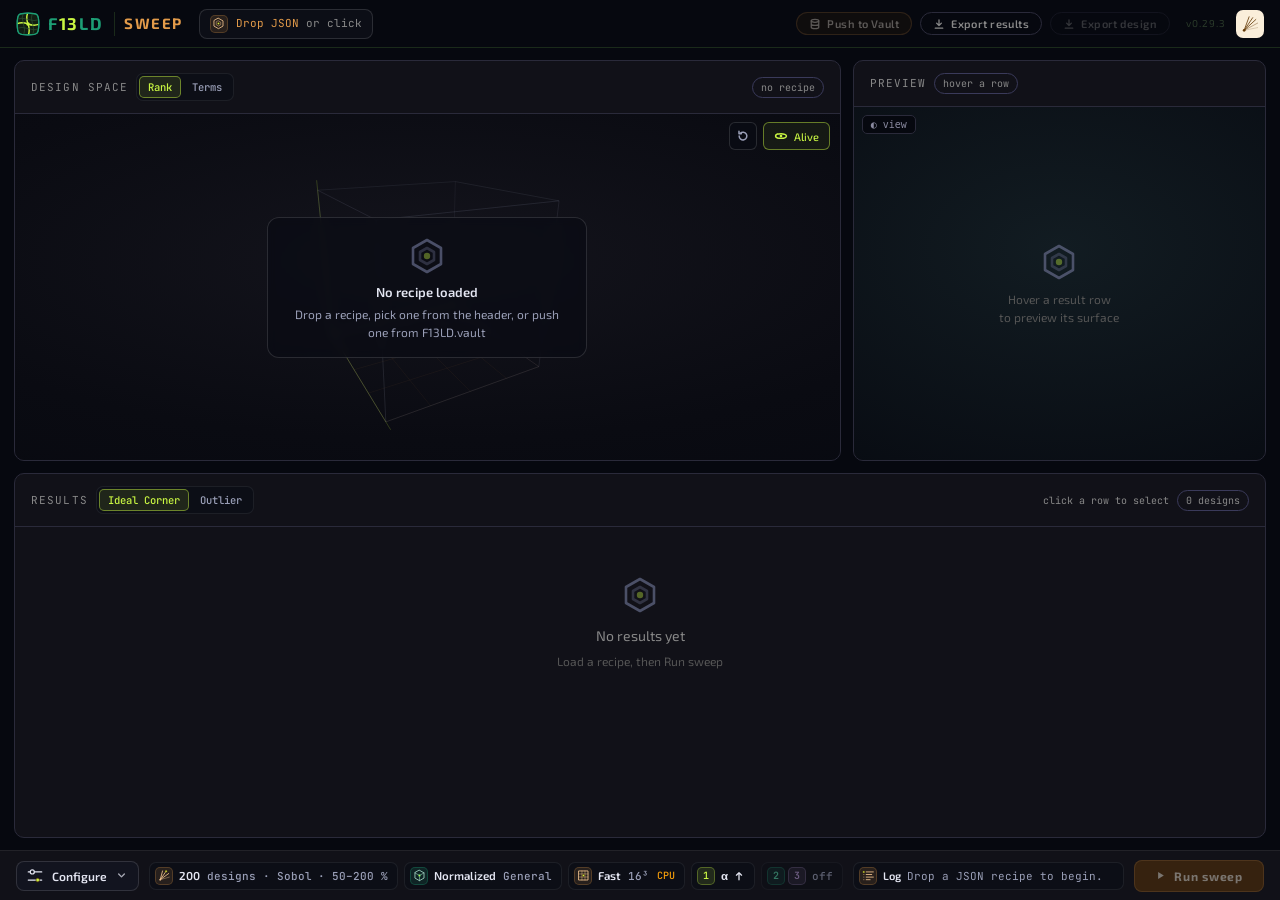
==== commit 02f1c853: "v0.29.3: design space rebuilt on F13LD.vault's hero view - Canvases sized to the pane x pixel densit" ====
--- a/index.html
+++ b/index.html
@@ -64,7 +64,7 @@
       <button id="exportDesignBtn" class="pill-btn ghost" onclick="exportSelectedDesign()" disabled title="The selected design's recipe" data-g="down" data-label="Export design"></button>
     </div>
     <div class="fh-right">
-      <span class="fh-ver">v0.29.2</span>
+      <span class="fh-ver">v0.29.3</span>
       <!-- Sweep tool icon — fan of lines emanating from a pivot, per brand guidelines -->
       <div class="fh-ico" title="F13LD.Sweep — parameter-space exploration">
         <svg width="18" height="18" viewBox="0 0 40 40" xmlns="http://www.w3.org/2000/svg">
@@ -92,15 +92,26 @@
           <button class="mode-toggle-btn" onclick="setColorMode('terms',this)">Terms</button>
         </div>
         <div class="ph-spacer"></div>
-        <div class="panel-badge" id="plotBadge">run sweep to populate</div>
-      </div>
-      <div class="preview-body plot-body">
-        <canvas id="plotCanvas" style="width:100%;height:100%;display:block;opacity:1"></canvas>
-        <div class="preview-empty" id="plotEmpty">
-          <span class="empty-ico" data-ico="cell"></span>
-          <div style="font-size:12px;color:var(--muted2);margin-top:8px">Run a sweep to see<br>the design space</div>
-        </div>
-        <div class="preview-info" id="plotInfo"></div>
+        <div class="panel-badge" id="plotBadge">no recipe</div>
+      </div>
+      <div class="preview-body plot-body" id="plotHost">
+        <canvas class="plot-cv" id="plotGL" aria-hidden="true"></canvas>
+        <canvas class="plot-cv" id="plotCanvas" aria-label="3D design space"></canvas>
+        <div class="plot-hov tr">
+          <button class="plot-ibtn" id="plotResetBtn" type="button" title="Reset the view (double-click)" aria-label="Reset the view" data-g="reset"></button>
+          <button class="plot-pill" id="plotAliveBtn" type="button" title="Ambient motion: the view drifts slowly when left alone" aria-pressed="true" data-g="orbit" data-label="Alive"></button>
+        </div>
+        <div class="plot-hov plot-axes" id="plotAxes" hidden></div>
+        <div class="plot-hint">drag orbits · right-drag pans · wheel zooms · double-click resets</div>
+        <div class="plot-empty" id="plotEmpty">
+          <div class="plot-empty-card">
+            <span class="empty-ico" data-ico="cell"></span>
+            <div class="t1" id="plotEmptyT1">No recipe loaded</div>
+            <div class="t2" id="plotEmptyT2">Drop a recipe, pick one from the header, or push one from F13LD.vault</div>
+            <div class="fam" id="plotEmptyFam" hidden></div>
+          </div>
+        </div>
+        <div class="plot-tip" id="plotTip" hidden></div>
       </div>
     </section>
 
@@ -660,6 +671,7 @@
 <script src="80-preview-glsl.js"></script>
 <script src="81-preview-gl.js"></script>
 <script src="82-design-select.js"></script>
+<script src="84-points-gl.js"></script>
 <script src="85-scatter-plot.js"></script>
 <script src="99-init.js"></script>
 </body>
--- a/sweep.css
+++ b/sweep.css
@@ -1172,3 +1172,51 @@
   .dr-reset span { display: none; }
   .dr-reset { padding: 0 8px; }
 }
+
+/* ── v0.29.3 — design space (rebuilt on F13LD.vault's hero view) ───────── */
+.plot-body { display: block; overflow: hidden; background: radial-gradient(120% 95% at 50% 42%, #14141c 0%, #0a0b12 55%, #06080f 100%); }
+.plot-cv { position: absolute; inset: 0; width: 100%; height: 100%; display: block; }
+#plotCanvas { touch-action: none; cursor: grab; }
+.plot-hov { position: absolute; z-index: 3; display: flex; gap: 6px; align-items: center; }
+.plot-hov.tr { top: 8px; right: 10px; }
+.plot-ibtn, .plot-pill { height: 28px; display: inline-flex; align-items: center; justify-content: center; gap: 6px;
+  border: 1px solid var(--hair2); border-radius: 6px; background: rgba(10,12,20,0.78); color: var(--t2); cursor: pointer;
+  font: 500 11px 'Exo 2', sans-serif; padding: 0 10px; transition: color .15s, border-color .15s; }
+.plot-ibtn { width: 28px; padding: 0; }
+.plot-ibtn:hover, .plot-pill:hover { color: var(--t1); border-color: var(--line-2); }
+.plot-pill.on { color: var(--neon); border-color: var(--neon-ring); background: rgba(200,245,66,0.06); }
+.plot-ibtn svg.g, .plot-pill svg.g { width: 14px; height: 14px; }
+.plot-axes { left: 10px; bottom: 26px; flex-wrap: wrap; max-width: calc(100% - 20px); }
+.plot-axes[hidden] { display: none; }
+.pchip { display: inline-flex; align-items: center; gap: 6px; min-width: 0; max-width: 100%; font: 500 11px var(--mono); color: var(--t1);
+  background: rgba(10,12,20,0.82); border: 1px solid var(--hair2); border-radius: 6px; padding: 4px 9px; white-space: nowrap; cursor: default; }
+.pchip b { font: 700 11px 'Exo 2', sans-serif; color: var(--neon); }
+.pchip .nm { overflow: hidden; text-overflow: ellipsis; }
+.pchip .u { color: var(--sweep-ink); }
+.pchip .dir { color: var(--t3); }
+.plot-hint { position: absolute; left: 0; right: 0; bottom: 7px; text-align: center; font: 400 10px var(--mono); color: var(--t3);
+  pointer-events: none; z-index: 2; opacity: 0; transition: opacity .3s; white-space: nowrap; overflow: hidden; text-overflow: ellipsis; padding: 0 10px; }
+.plot-body.has-data .plot-hint { opacity: 0.85; }
+.plot-empty { position: absolute; inset: 0; display: flex; align-items: center; justify-content: center; pointer-events: none; z-index: 2; transition: opacity .35s; }
+.plot-empty.hidden { opacity: 0; }
+.plot-empty-card { text-align: center; max-width: min(320px, calc(100% - 32px)); padding: 18px 22px 16px; border-radius: 12px;
+  background: rgba(10,12,20,0.72); border: 1px solid var(--hair2); backdrop-filter: blur(4px); -webkit-backdrop-filter: blur(4px); }
+.plot-empty-card .empty-ico { margin: 0 auto 8px; }
+.plot-empty-card .t1 { font: 600 13px 'Exo 2', sans-serif; color: var(--t1); }
+.plot-empty-card .t2 { font-size: 12px; color: var(--t2); margin-top: 5px; line-height: 1.5; }
+.plot-empty-card .fam { display: inline-flex; margin-top: 10px; max-width: 100%; overflow: hidden; text-overflow: ellipsis; white-space: nowrap;
+  font: 500 11px var(--mono); color: var(--sweep); border: 1px solid var(--sweep-ring); border-radius: 999px; padding: 3px 10px; }
+.plot-empty-card .fam[hidden] { display: none; }
+.plot-tip { position: absolute; z-index: 5; pointer-events: none; min-width: 160px; max-width: 260px; padding: 8px 10px; border-radius: 8px;
+  background: rgba(8,10,18,0.95); border: 1px solid var(--line-2); box-shadow: 0 8px 24px rgba(0,0,0,0.5); }
+.plot-tip[hidden] { display: none; }
+.plot-tip .id { display: flex; justify-content: space-between; gap: 12px; font: 600 12px var(--mono); color: var(--neon); margin-bottom: 2px; }
+.plot-tip .id span { color: var(--t2); font-weight: 500; }
+.plot-tip .r { display: flex; justify-content: space-between; gap: 12px; font: 400 11px var(--mono); color: var(--t1); margin-top: 3px; }
+.plot-tip .r i { font-style: normal; color: var(--t2); overflow: hidden; text-overflow: ellipsis; white-space: nowrap; }
+.plot-tip .fl { font: 500 10.5px var(--mono); color: var(--warn); margin-top: 5px; }
+@media (max-width: 760px) {
+  .plot-hint { display: none; }
+  .plot-axes { bottom: 8px; }
+  .pchip .dir { display: none; }
+}
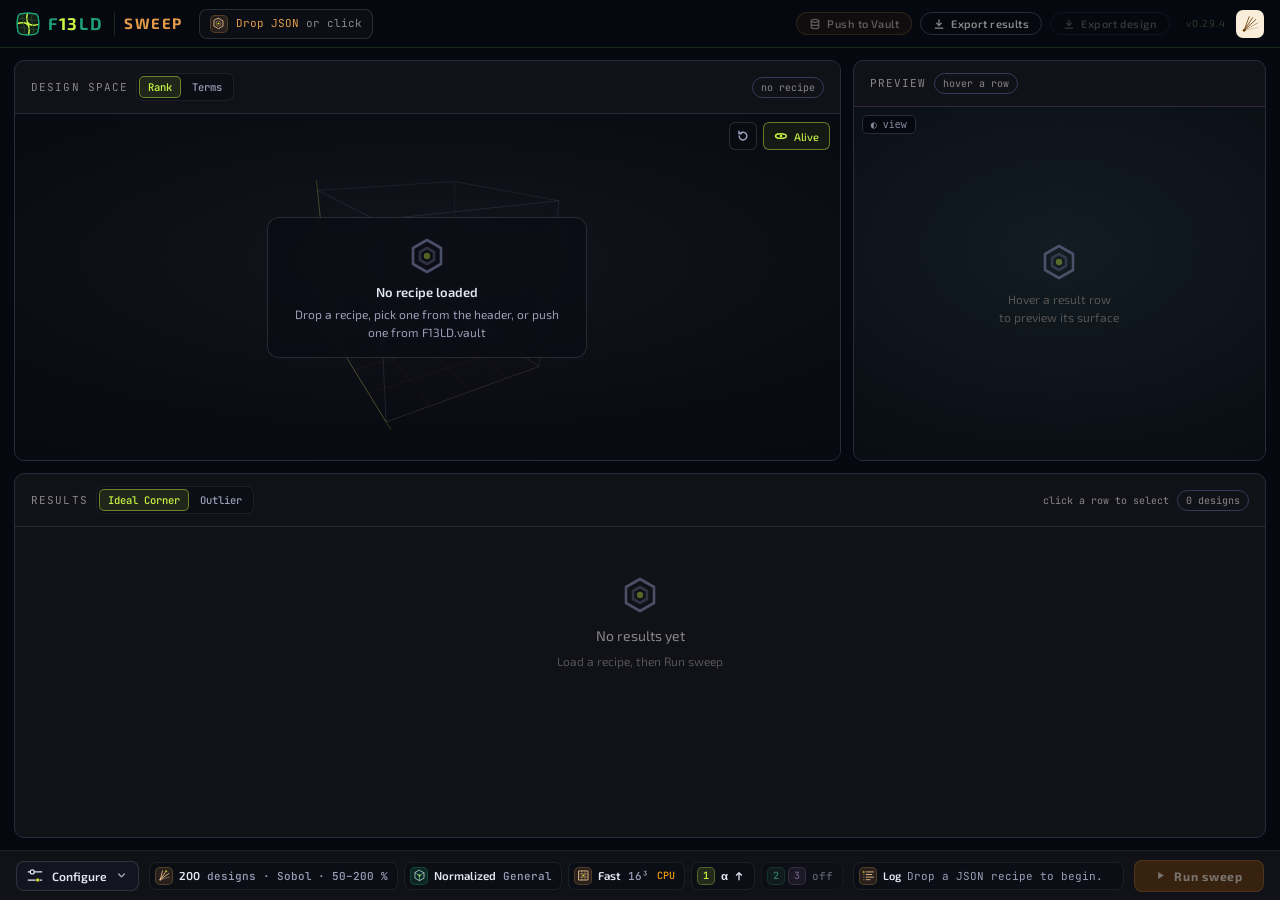
==== commit 5e0b733c: "v0.29.4: noise revision 2 (geom/noise.js from Lab), noise parity for F13LD.noise v0.12.0 geom/noise." ====
--- a/index.html
+++ b/index.html
@@ -64,7 +64,7 @@
       <button id="exportDesignBtn" class="pill-btn ghost" onclick="exportSelectedDesign()" disabled title="The selected design's recipe" data-g="down" data-label="Export design"></button>
     </div>
     <div class="fh-right">
-      <span class="fh-ver">v0.29.3</span>
+      <span class="fh-ver">v0.29.4</span>
       <!-- Sweep tool icon — fan of lines emanating from a pivot, per brand guidelines -->
       <div class="fh-ico" title="F13LD.Sweep — parameter-space exploration">
         <svg width="18" height="18" viewBox="0 0 40 40" xmlns="http://www.w3.org/2000/svg">
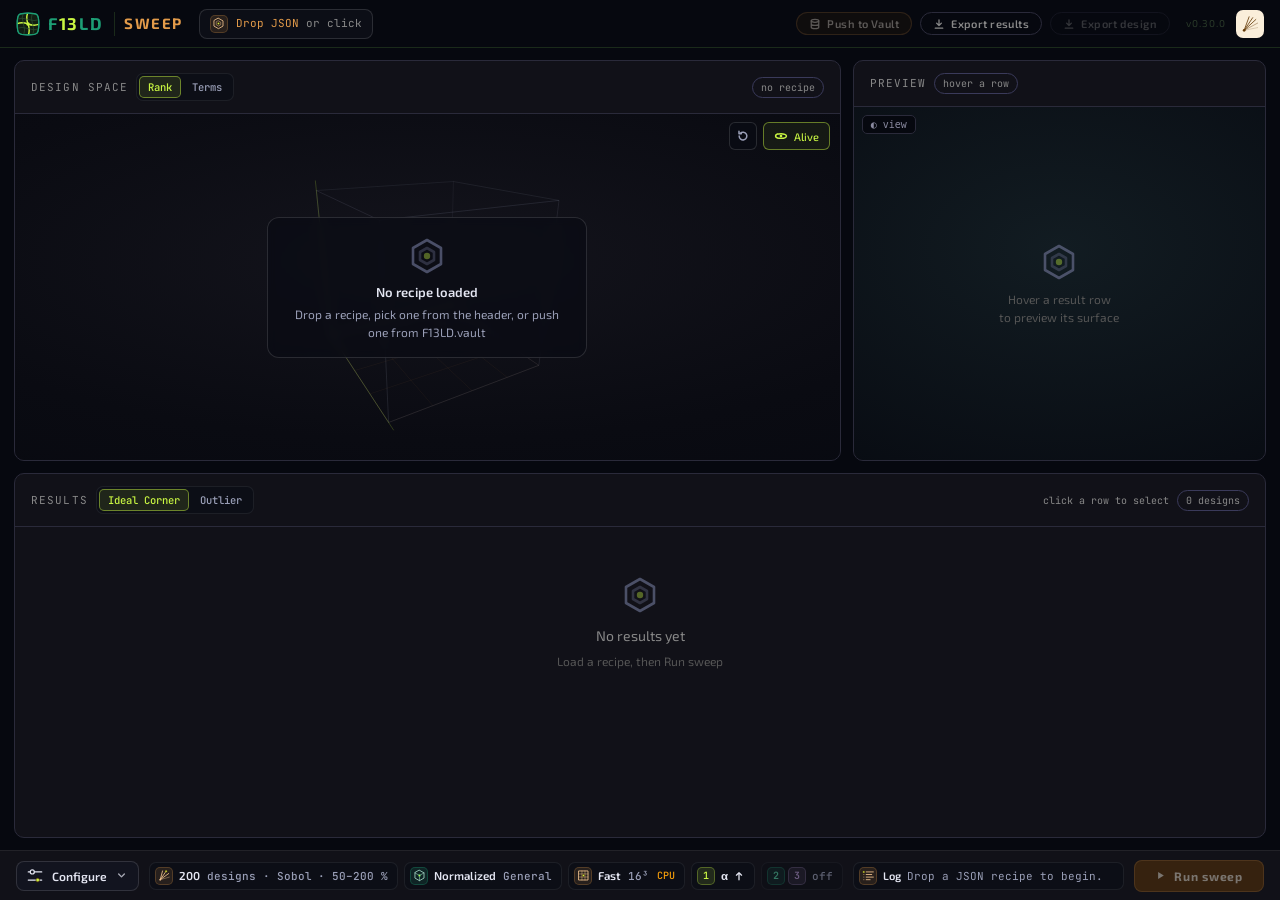
==== commit 43b2ab09: "v0.30.0: true specific surface; throat ratio = throat / pore; Vault v0.9.0 targets - specific_surfac" ====
--- a/index.html
+++ b/index.html
@@ -64,7 +64,7 @@
       <button id="exportDesignBtn" class="pill-btn ghost" onclick="exportSelectedDesign()" disabled title="The selected design's recipe" data-g="down" data-label="Export design"></button>
     </div>
     <div class="fh-right">
-      <span class="fh-ver">v0.29.4</span>
+      <span class="fh-ver">v0.30.0</span>
       <!-- Sweep tool icon — fan of lines emanating from a pivot, per brand guidelines -->
       <div class="fh-ico" title="F13LD.Sweep — parameter-space exploration">
         <svg width="18" height="18" viewBox="0 0 40 40" xmlns="http://www.w3.org/2000/svg">
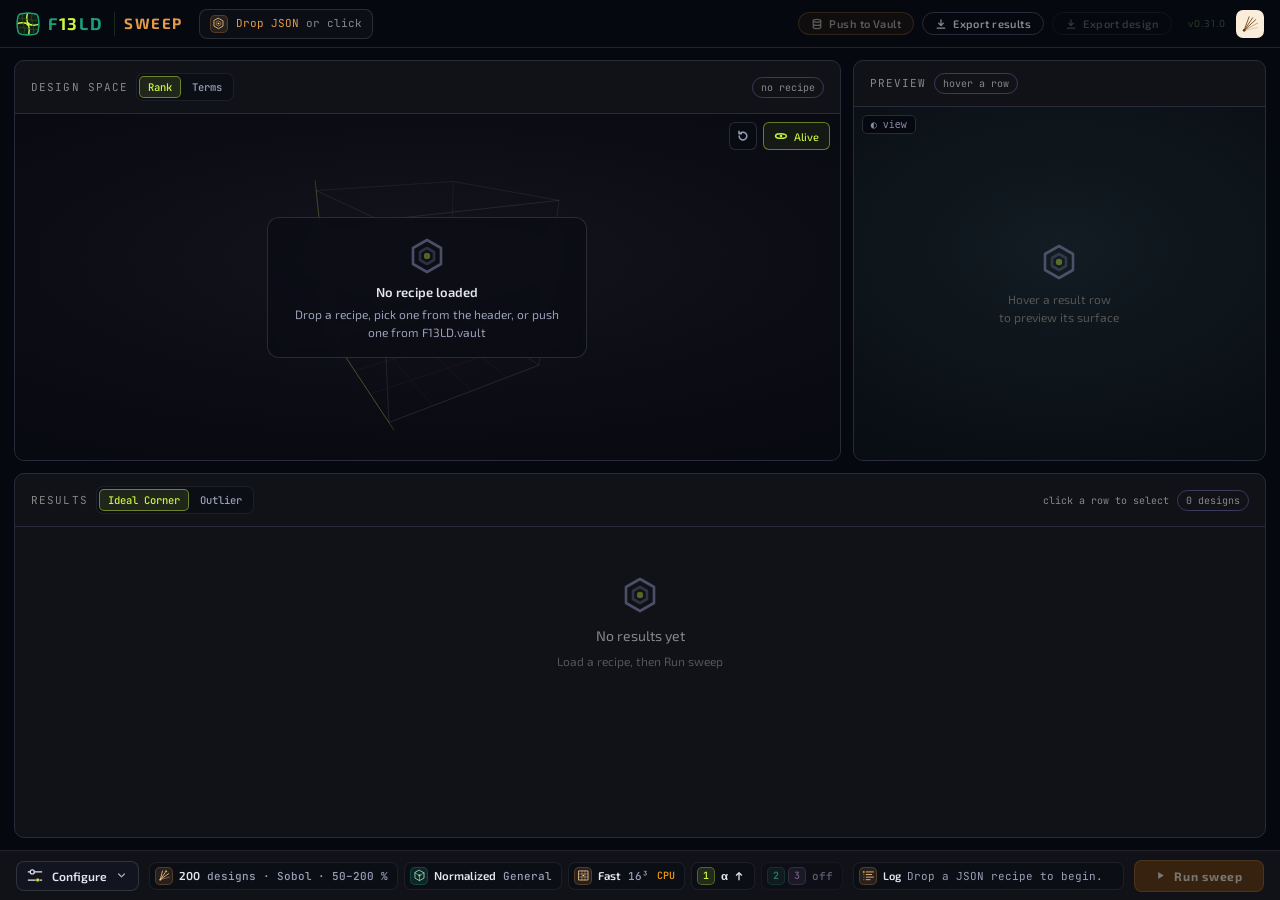
==== commit c1961ec7: "Sweep v0.31.0: Preflight — check the solver settings before a sweep - 64-preflight.js: after a recip" ====
--- a/index.html
+++ b/index.html
@@ -64,7 +64,7 @@
       <button id="exportDesignBtn" class="pill-btn ghost" onclick="exportSelectedDesign()" disabled title="The selected design's recipe" data-g="down" data-label="Export design"></button>
     </div>
     <div class="fh-right">
-      <span class="fh-ver">v0.30.0</span>
+      <span class="fh-ver">v0.31.0</span>
       <!-- Sweep tool icon — fan of lines emanating from a pivot, per brand guidelines -->
       <div class="fh-ico" title="F13LD.Sweep — parameter-space exploration">
         <svg width="18" height="18" viewBox="0 0 40 40" xmlns="http://www.w3.org/2000/svg">
@@ -665,6 +665,7 @@
 <script src="61-sobol.js"></script>
 <script src="62-run-sweep.js"></script>
 <script src="63-auto-target.js"></script>
+<script src="64-preflight.js"></script>
 <script src="70-export.js"></script>
 <script src="71-results-table.js"></script>
 <script src="72-mesh-handoff.js"></script>
--- a/sweep.css
+++ b/sweep.css
@@ -1220,3 +1220,47 @@
   .plot-axes { bottom: 8px; }
   .pchip .dir { display: none; }
 }
+
+/* ════════════════════════════════════════════════════════════════
+   v0.31.0 — Preflight popup (64-preflight.js). Fits its pane: wraps,
+   scrolls vertically only when the window is short.
+   ════════════════════════════════════════════════════════════════ */
+.pf-overlay { position: fixed; inset: 0; z-index: 900; display: flex; align-items: center; justify-content: center;
+  padding: 16px; background: rgba(3,4,8,0.66); }
+.pf-card { width: min(480px, 100%); max-height: 100%; overflow-y: auto; overflow-x: hidden; background: var(--s2);
+  border: 1px solid var(--hair2); border-radius: 12px; padding: 16px 18px; color: var(--t1); font-size: 13px; line-height: 1.45; }
+.pf-head { display: flex; gap: 12px; align-items: flex-start; }
+.pf-ico { width: 38px; height: 38px; border-radius: 9px; }
+.pf-ht { min-width: 0; flex: 1; }
+.pf-title { font-size: 15px; font-weight: 600; color: var(--t1); }
+.pf-sub { color: var(--t2); margin-top: 2px; }
+.pf-probes { margin-top: 12px; }
+.pf-row { display: flex; gap: 10px; align-items: center; padding: 8px 0; border-top: 1px solid var(--hair); }
+.pf-slice { width: 40px; height: 40px; flex: none; border-radius: 5px; image-rendering: pixelated; background: var(--panel-3);
+  box-shadow: inset 0 0 0 1px var(--hair2); }
+.pf-slice.none { opacity: 0.35; }
+.pf-rtx { flex: 1; min-width: 0; }
+.pf-rname { color: var(--t1); overflow-wrap: anywhere; }
+.pf-rwhy { color: var(--t2); font-size: 12px; overflow-wrap: anywhere; }
+.pf-tag { flex: none; font: 600 10px var(--mono); letter-spacing: 0.04em; padding: 2px 8px; border-radius: 6px; }
+.pf-tag.bad { color: var(--bad); background: rgba(251,113,133,0.12); }
+.pf-tag.ok { color: var(--success); background: rgba(52,211,153,0.10); }
+.pf-tag.skip { color: var(--t3); background: var(--hair); }
+.pf-key { font-size: 11px; color: var(--t3); padding-top: 6px; border-top: 1px solid var(--hair); }
+.pf-sec { margin-top: 12px; font-size: 11px; color: var(--t3); letter-spacing: 0.04em; }
+.pf-fix { display: flex; gap: 10px; align-items: flex-start; width: 100%; text-align: left; margin-top: 8px; padding: 9px 11px;
+  border: 1px solid var(--hair2); border-radius: 8px; background: transparent; color: inherit; font: inherit; cursor: pointer; }
+.pf-fix:hover { border-color: var(--neon-ring); }
+.pf-fix.on { border-color: var(--neon); background: var(--neon-soft); }
+.pf-dot { flex: none; width: 13px; height: 13px; margin-top: 3px; border-radius: 50%; box-shadow: inset 0 0 0 1.5px var(--t2); }
+.pf-fix.on .pf-dot { box-shadow: inset 0 0 0 1.5px var(--neon), inset 0 0 0 4px var(--s2); background: var(--neon); }
+.pf-ftx { display: flex; flex-direction: column; min-width: 0; }
+.pf-ft { color: var(--t1); }
+.pf-fs { color: var(--t2); font-size: 12px; overflow-wrap: anywhere; }
+.pf-none { margin-top: 12px; padding: 9px 11px; border: 1px dashed var(--hair2); border-radius: 8px; color: var(--t2); }
+.pf-acts { display: flex; flex-wrap: wrap; justify-content: flex-end; gap: 8px; margin-top: 14px; }
+.pf-btn { font: 500 13px 'Exo 2', system-ui, sans-serif; padding: 7px 14px; border-radius: 8px; cursor: pointer; }
+.pf-btn.ghost { background: transparent; color: var(--t1); border: 1px solid var(--hair2); }
+.pf-btn.ghost:hover { border-color: var(--line-2); }
+.pf-btn.primary { background: var(--neon); color: #11160a; border: 1px solid var(--neon); }
+.pf-btn:focus-visible, .pf-fix:focus-visible { outline: 2px solid var(--neon-ring); outline-offset: 2px; }
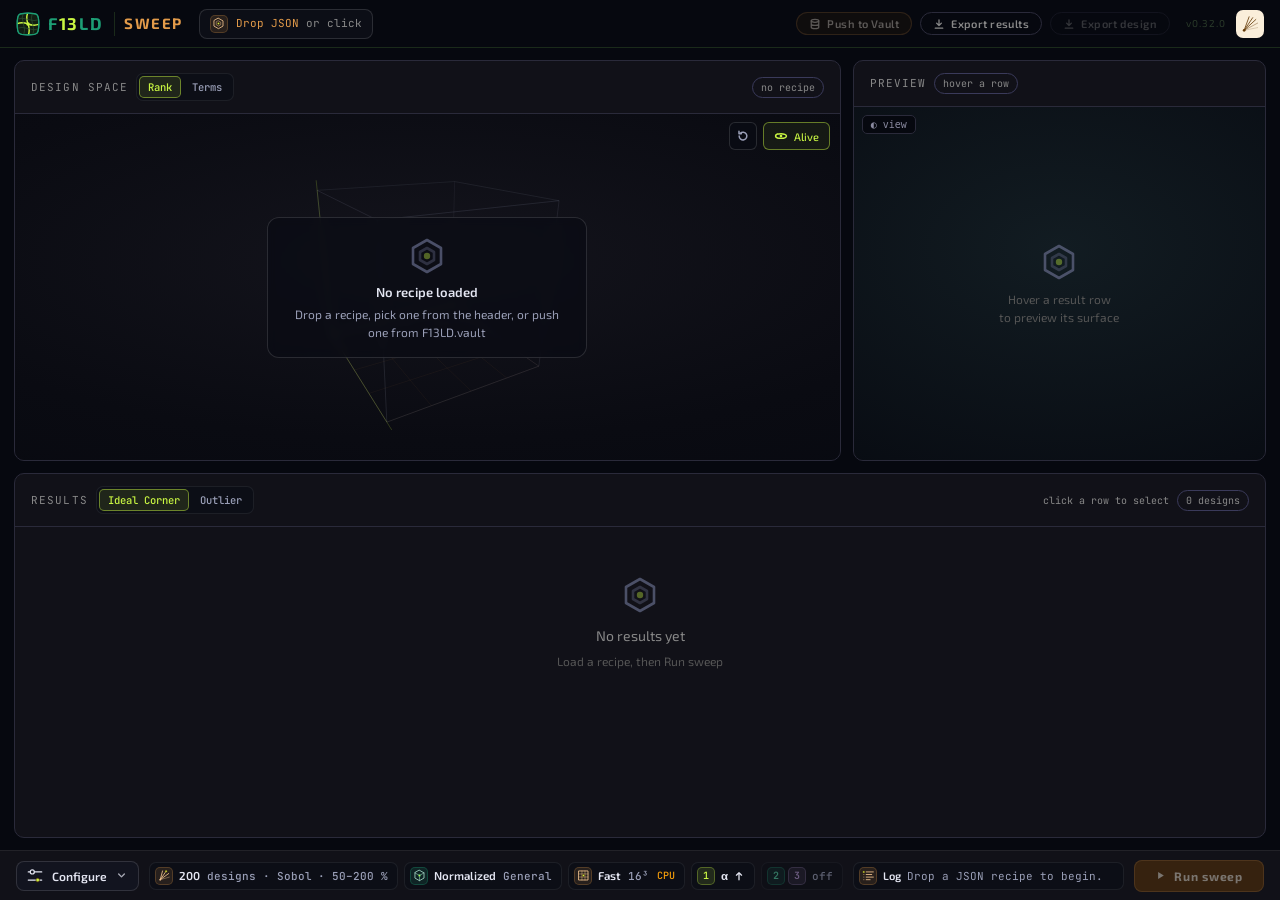
==== commit 76b626db: "Sweep v0.32.0: straight-reach load gate on the solved grid An axis now connects for stiffness only w" ====
--- a/index.html
+++ b/index.html
@@ -64,7 +64,7 @@
       <button id="exportDesignBtn" class="pill-btn ghost" onclick="exportSelectedDesign()" disabled title="The selected design's recipe" data-g="down" data-label="Export design"></button>
     </div>
     <div class="fh-right">
-      <span class="fh-ver">v0.31.0</span>
+      <span class="fh-ver">v0.32.0</span>
       <!-- Sweep tool icon — fan of lines emanating from a pivot, per brand guidelines -->
       <div class="fh-ico" title="F13LD.Sweep — parameter-space exploration">
         <svg width="18" height="18" viewBox="0 0 40 40" xmlns="http://www.w3.org/2000/svg">
--- a/sweep.css
+++ b/sweep.css
@@ -1242,6 +1242,7 @@
 .pf-rtx { flex: 1; min-width: 0; }
 .pf-rname { color: var(--t1); overflow-wrap: anywhere; }
 .pf-rwhy { color: var(--t2); font-size: 12px; overflow-wrap: anywhere; }
+.pf-rnote { color: var(--t3); font-size: 11px; overflow-wrap: anywhere; }
 .pf-tag { flex: none; font: 600 10px var(--mono); letter-spacing: 0.04em; padding: 2px 8px; border-radius: 6px; }
 .pf-tag.bad { color: var(--bad); background: rgba(251,113,133,0.12); }
 .pf-tag.ok { color: var(--success); background: rgba(52,211,153,0.10); }
@@ -1264,3 +1265,11 @@
 .pf-btn.ghost:hover { border-color: var(--line-2); }
 .pf-btn.primary { background: var(--neon); color: #11160a; border: 1px solid var(--neon); }
 .pf-btn:focus-visible, .pf-fix:focus-visible { outline: 2px solid var(--neon-ring); outline-offset: 2px; }
+.pf-card { position: relative; }
+.pf-head { padding-right: 28px; }
+.pf-x { position: absolute; top: 12px; right: 12px; width: 28px; height: 28px; display: inline-flex; align-items: center; justify-content: center;
+  border-radius: 7px; border: 1px solid var(--hair2); background: transparent; color: var(--t2); cursor: pointer; }
+.pf-x:hover { color: var(--t1); border-color: var(--line-2); }
+.pf-x:focus-visible { outline: 2px solid var(--neon-ring); outline-offset: 2px; }
+.pf-x .g { width: 14px; height: 14px; }
+.pf-working { display: flex; align-items: center; gap: 8px; margin-top: 8px; padding: 9px 11px; border: 1px dashed var(--hair2); border-radius: 8px; color: var(--t2); }
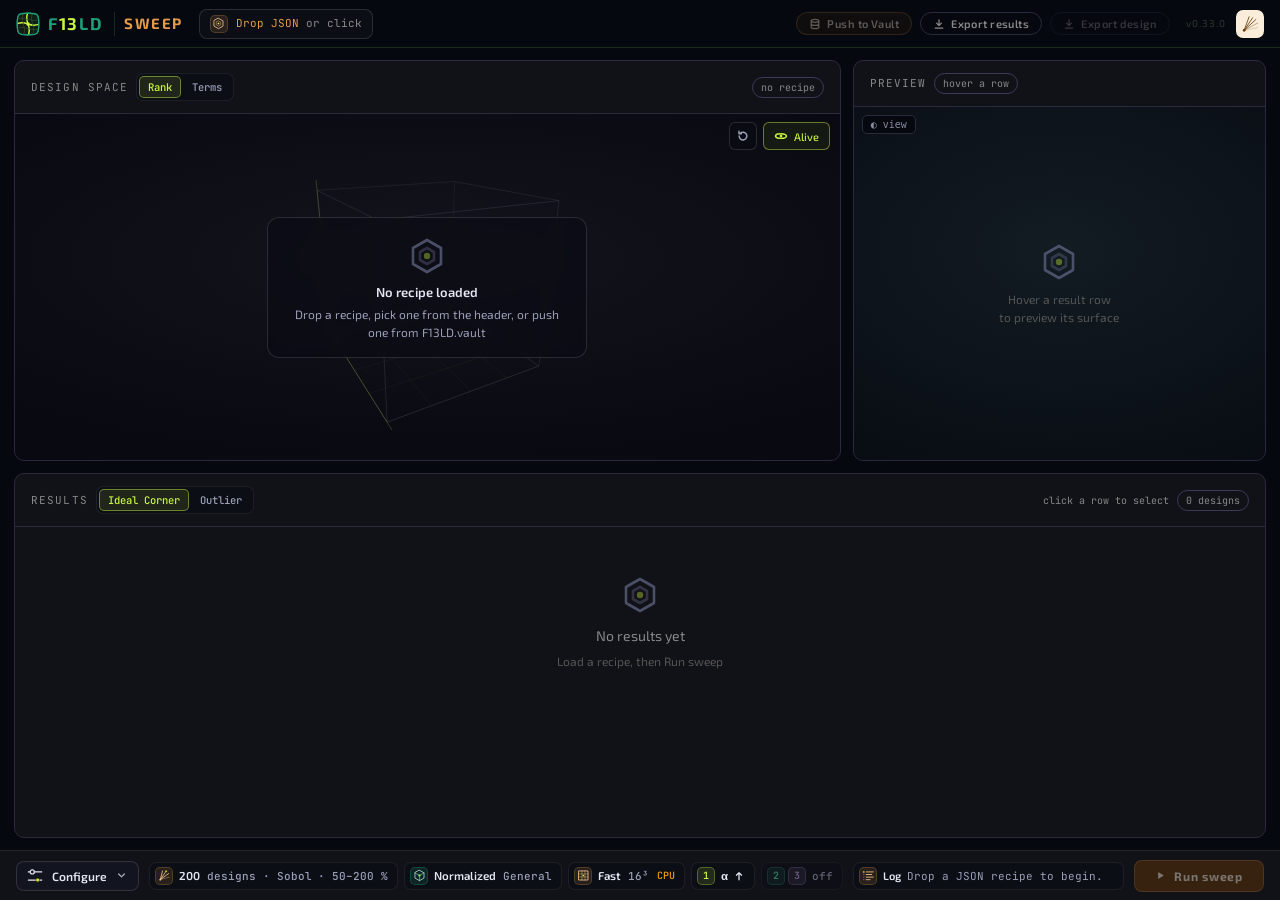
==== commit 5c1e19d4: "Sweep v0.33.0: principal-curvature profile on a fixed curvature grid Concave (kappa2 < 0) and saddle" ====
--- a/index.html
+++ b/index.html
@@ -64,7 +64,7 @@
       <button id="exportDesignBtn" class="pill-btn ghost" onclick="exportSelectedDesign()" disabled title="The selected design's recipe" data-g="down" data-label="Export design"></button>
     </div>
     <div class="fh-right">
-      <span class="fh-ver">v0.32.0</span>
+      <span class="fh-ver">v0.33.0</span>
       <!-- Sweep tool icon — fan of lines emanating from a pivot, per brand guidelines -->
       <div class="fh-ico" title="F13LD.Sweep — parameter-space exploration">
         <svg width="18" height="18" viewBox="0 0 40 40" xmlns="http://www.w3.org/2000/svg">
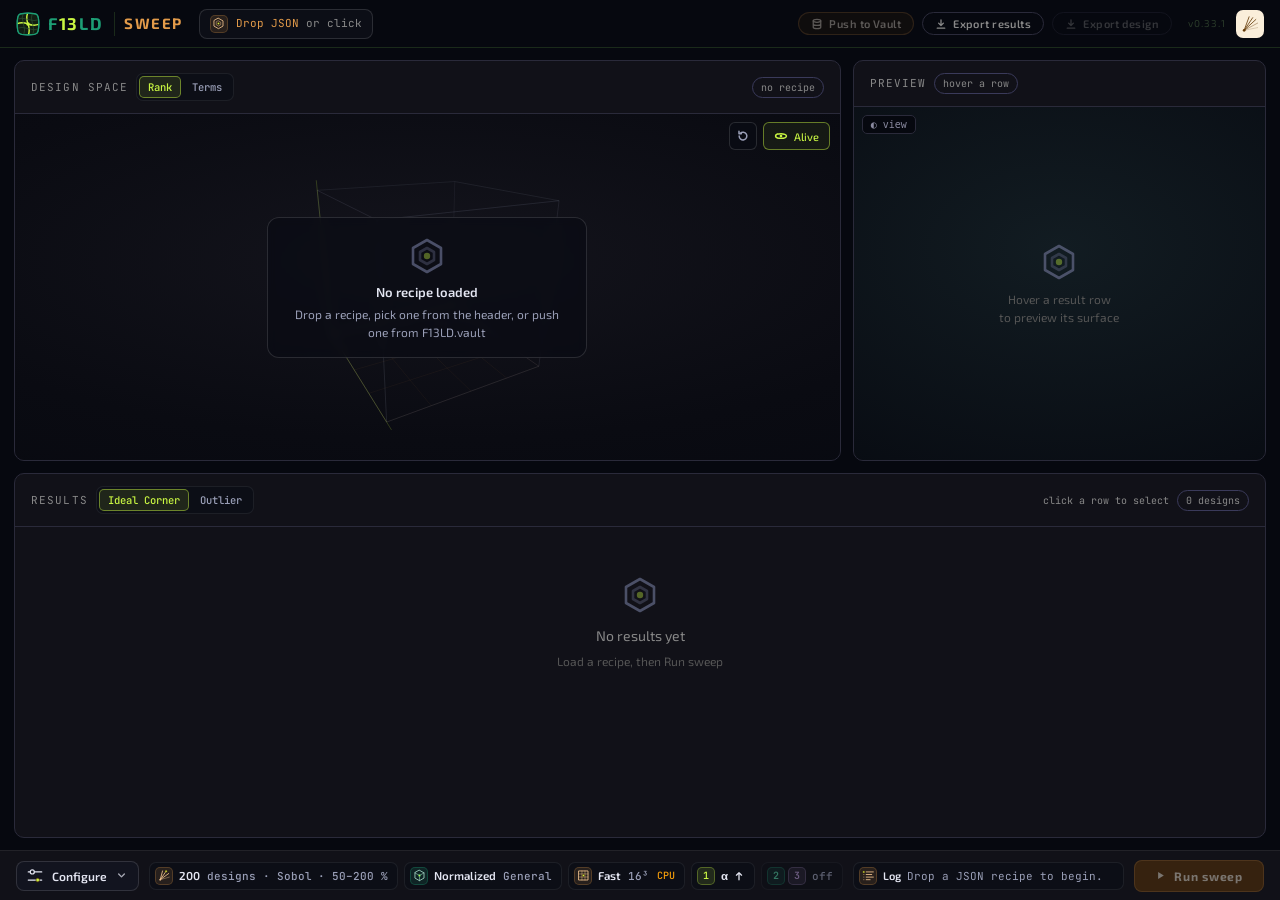
==== commit 86de3e71: "v0.33.1: hyperuniform kernel index (Lab v0.29.2 grain block) geom/grain.js resynced from F13LD.lab: " ====
--- a/index.html
+++ b/index.html
@@ -64,7 +64,7 @@
       <button id="exportDesignBtn" class="pill-btn ghost" onclick="exportSelectedDesign()" disabled title="The selected design's recipe" data-g="down" data-label="Export design"></button>
     </div>
     <div class="fh-right">
-      <span class="fh-ver">v0.33.0</span>
+      <span class="fh-ver">v0.33.1</span>
       <!-- Sweep tool icon — fan of lines emanating from a pivot, per brand guidelines -->
       <div class="fh-ico" title="F13LD.Sweep — parameter-space exploration">
         <svg width="18" height="18" viewBox="0 0 40 40" xmlns="http://www.w3.org/2000/svg">
